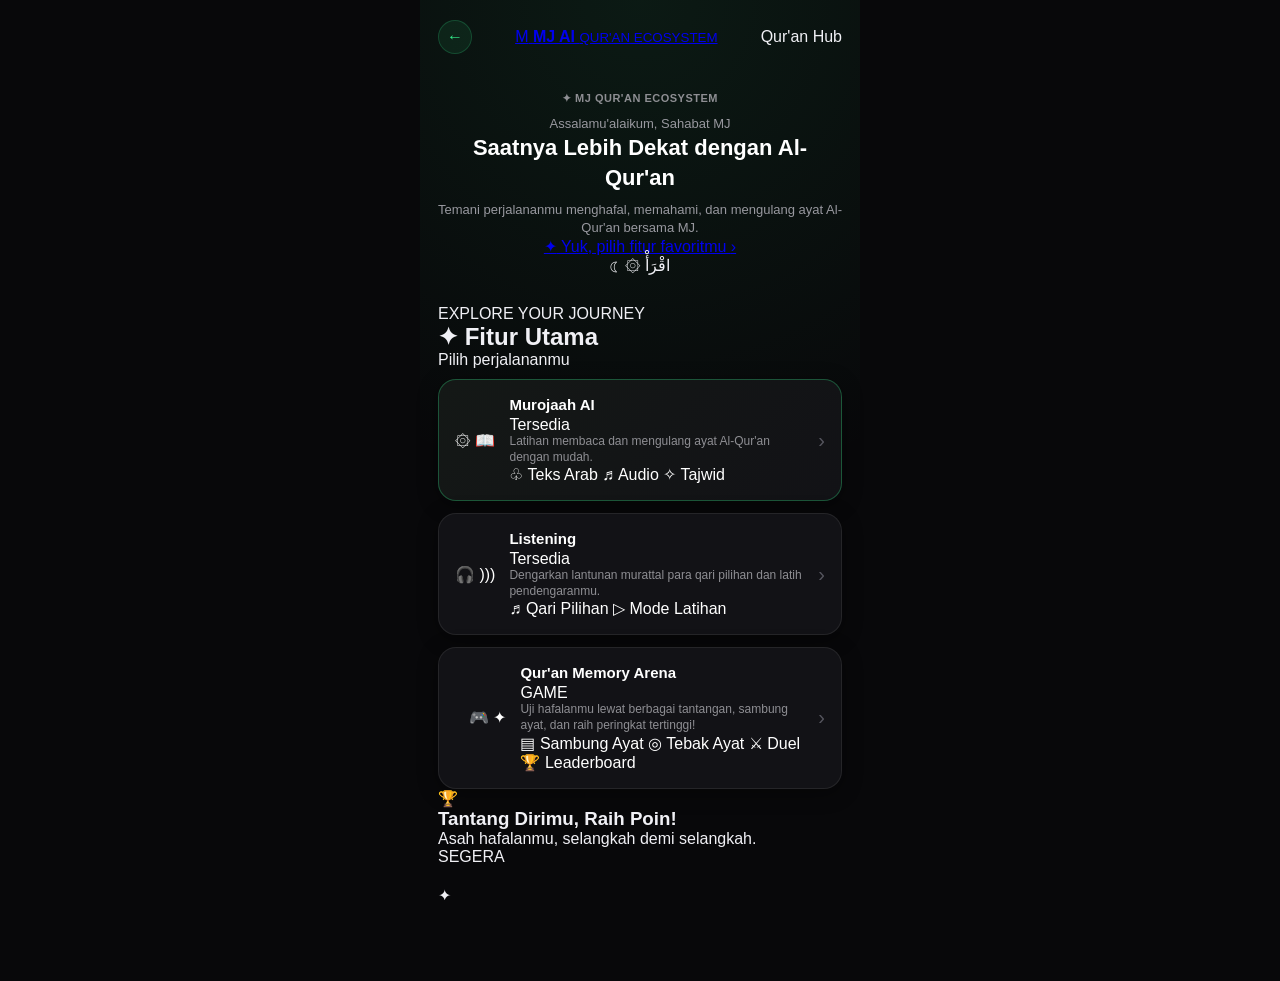
==== quran/index.html @ 4a87ff21 "Revise index.html for Quran Hub page Updated the HTML structure and content for the Quran hub page, " ====
<!DOCTYPE html>
<html lang="id">
<head>
  <meta charset="UTF-8">
  <meta name="viewport" content="width=device-width, initial-scale=1.0">
  <meta name="theme-color" content="#050d0b">
  <meta name="description" content="Jelajahi Murojaah, Listening, dan Qur'an Memory Arena bersama MJ.">
  <title>MJ Qur'an — Qur'an Ecosystem</title>
  <link rel="stylesheet" href="./style.css?v=8">
</head>
<body>
  <main class="hub-wrapper">

    <!-- HEADER -->
    <header class="hub-header">
      <a href="../" class="btn-back" aria-label="Kembali ke MJ AI">
        <span aria-hidden="true">←</span>
      </a>

      <a href="./" class="brand" aria-label="MJ Qur'an beranda">
        <span class="brand-mark">M</span>
        <span class="brand-copy">
          <strong>MJ AI</strong>
          <small>QUR'AN ECOSYSTEM</small>
        </span>
      </a>

      <span class="header-pill">
        <span class="online-dot"></span>
        Qur'an Hub
      </span>
    </header>

    <!-- HERO -->
    <section class="hub-hero">
      <div class="hero-decoration decoration-one"></div>
      <div class="hero-decoration decoration-two"></div>

      <div class="hero-content">
        <div class="badge-tag">
          <span class="sparkle">✦</span>
          MJ QUR'AN ECOSYSTEM
        </div>

        <p class="hero-greeting">Assalamu'alaikum, Sahabat MJ</p>

        <h1>
          Saatnya Lebih Dekat
          dengan <span>Al-Qur'an</span>
        </h1>

        <p class="hero-description">
          Temani perjalananmu menghafal, memahami,
          dan mengulang ayat Al-Qur'an bersama MJ.
        </p>

        <a href="#fitur" class="hero-cta">
          <span aria-hidden="true">✦</span>
          Yuk, pilih fitur favoritmu
          <span class="cta-arrow" aria-hidden="true">›</span>
        </a>
      </div>

      <div class="hero-emblem" aria-hidden="true">
        <div class="emblem-ring">
          <span class="emblem-crescent">☾</span>
          <span class="emblem-book">۞</span>
          <span class="emblem-caption">اقْرَأْ</span>
        </div>
      </div>

      <div class="hero-bottom-glow"></div>
    </section>

    <!-- FITUR UTAMA -->
    <section class="features-section" id="fitur">
      <div class="section-heading">
        <div>
          <span class="section-kicker">EXPLORE YOUR JOURNEY</span>
          <h2><span class="heading-star">✦</span> Fitur Utama</h2>
        </div>
        <span class="section-note">Pilih perjalananmu</span>
      </div>

      <nav class="hub-menu" aria-label="Fitur Al-Qur'an">

        <!-- MUROJAAH -->
        <a href="./murojaah/" class="menu-card card-murojaah">
          <div class="card-art art-murojaah" aria-hidden="true">
            <span class="art-orbit"></span>
            <span class="art-symbol">۞</span>
            <span class="art-emoji">📖</span>
          </div>

          <div class="card-body">
            <div class="card-title-row">
              <h3>Murojaah AI</h3>
              <span class="status-pill">Tersedia</span>
            </div>

            <p>Latihan membaca dan mengulang ayat Al-Qur'an dengan mudah.</p>

            <div class="card-tags">
              <span>♧ Teks Arab</span>
              <span>♬ Audio</span>
              <span>✧ Tajwid</span>
            </div>
          </div>

          <span class="card-arrow" aria-hidden="true">›</span>
        </a>

        <!-- LISTENING -->
        <a href="./listening/" class="menu-card card-listening">
          <div class="card-art art-listening" aria-hidden="true">
            <span class="art-orbit"></span>
            <span class="art-emoji">🎧</span>
            <span class="sound-wave">)))</span>
          </div>

          <div class="card-body">
            <div class="card-title-row">
              <h3>Listening</h3>
              <span class="status-pill">Tersedia</span>
            </div>

            <p>Dengarkan lantunan murattal para qari pilihan dan latih pendengaranmu.</p>

            <div class="card-tags">
              <span>♬ Qari Pilihan</span>
              <span>▷ Mode Latihan</span>
            </div>
          </div>

          <span class="card-arrow" aria-hidden="true">›</span>
        </a>

        <!-- QUR'AN MEMORY ARENA -->
        <a href="./hafalan/" class="menu-card card-arena">
          <div class="arena-glow"></div>

          <div class="card-art art-arena" aria-hidden="true">
            <span class="art-orbit"></span>
            <span class="art-emoji">🎮</span>
            <span class="arena-star">✦</span>
          </div>

          <div class="card-body">
            <div class="card-title-row arena-title-row">
              <h3>Qur'an Memory Arena</h3>
              <span class="game-pill">GAME</span>
            </div>

            <p>
              Uji hafalanmu lewat berbagai tantangan,
              sambung ayat, dan raih peringkat tertinggi!
            </p>

            <div class="card-tags arena-tags">
              <span>▤ Sambung Ayat</span>
              <span>◎ Tebak Ayat</span>
              <span>⚔ Duel</span>
              <span>🏆 Leaderboard</span>
            </div>
          </div>

          <span class="card-arrow arena-arrow" aria-hidden="true">›</span>
        </a>
      </nav>

      <!-- LEADERBOARD TEASER -->
      <aside class="leaderboard-teaser">
        <div class="trophy-icon" aria-hidden="true">🏆</div>

        <div class="teaser-copy">
          <h3>Tantang Dirimu, Raih Poin!</h3>
          <p>Asah hafalanmu, selangkah demi selangkah.</p>
        </div>

        <span class="coming-soon">SEGERA</span>
      </aside>
    </section>

    <footer class="hub-footer">
      <span class="footer-star">✦</span>
      <p>Semoga setiap ayat mendekatkan kita pada kebaikan.</p>
      <span class="footer-brand">MJ AI · QUR'AN</span>
    </footer>

  </main>
</body>
</html>
---- quran/style.css ----
/* Reset Basic */
* {
  margin: 0;
  padding: 0;
  box-sizing: border-box;
  -webkit-tap-highlight-color: transparent;
}

html, body {
  width: 100%;
  height: 100%;
  background-color: #08080a !important;
  color: #f0f0f5 !important;
  font-family: -apple-system, BlinkMacSystemFont, "Segoe UI", Roboto, Helvetica, Arial, sans-serif;
  overflow-x: hidden;
}

.hub-wrapper {
  width: 100%;
  max-width: 440px;
  min-height: 100vh;
  margin: 0 auto;
  padding: 20px 18px 40px;
  display: flex;
  flex-direction: column;
  gap: 20px;
  background: radial-gradient(circle at top, rgba(51, 236, 138, 0.08) 0%, transparent 50%);
}

/* Header Presisi & Compact */
.hub-header {
  display: flex;
  align-items: center;
  justify-content: space-between;
  width: 100%;
  margin-bottom: 4px;
}

.btn-back {
  display: flex;
  align-items: center;
  justify-content: center;
  width: 34px;
  height: 34px;
  color: #33ec8a !important;
  text-decoration: none !important;
  font-size: 16px;
  font-weight: bold;
  background: rgba(51, 236, 138, 0.08);
  border-radius: 50%;
  border: 1px solid rgba(51, 236, 138, 0.2);
  transition: all 0.2s ease;
}

.btn-back:active {
  transform: scale(0.92);
  background: rgba(51, 236, 138, 0.2);
}

.header-title-placeholder {
  width: 34px; /* Penyeimbang layout flexbox agar teks hero tetap simetris */
}

/* Hero Section */
.hub-hero {
  text-align: center;
  padding: 10px 0;
}

.badge-tag {
  display: inline-block;
  font-size: 11px;
  font-weight: 600;
  color: #8e8e93;
  letter-spacing: 0.5px;
  margin-bottom: 10px;
  text-transform: uppercase;
}

.hub-hero h1 {
  font-size: 22px;
  font-weight: 800;
  color: #ffffff !important;
  line-height: 1.35;
  margin-bottom: 8px;
}

.hub-hero p {
  font-size: 13px;
  color: #98989f !important;
  line-height: 1.4;
}

/* Menu Grid */
.hub-menu {
  display: flex;
  flex-direction: column;
  gap: 12px;
  margin-top: 10px;
}

.menu-card {
  display: flex;
  align-items: center;
  gap: 14px;
  background: #121216 !important;
  border: 1px solid rgba(255, 255, 255, 0.08) !important;
  padding: 16px;
  border-radius: 18px;
  text-decoration: none !important;
  color: #ffffff !important;
  transition: all 0.2s ease;
  box-shadow: 0 4px 20px rgba(0, 0, 0, 0.4);
}

.menu-card:active {
  transform: scale(0.98);
  border-color: #33ec8a !important;
  background: #181820 !important;
}

.card-murojaah {
  border-color: rgba(51, 236, 138, 0.3) !important;
  background: linear-gradient(135deg, #141816 0%, #121216 100%) !important;
}

.card-icon {
  font-size: 24px;
  background: #1c1c24;
  width: 48px;
  height: 48px;
  border-radius: 14px;
  display: flex;
  align-items: center;
  justify-content: center;
  flex-shrink: 0;
}

.card-body {
  flex: 1;
}

.card-body h3 {
  font-size: 15px;
  font-weight: 700;
  color: #ffffff !important;
  margin-bottom: 3px;
}

.card-body p {
  font-size: 12px;
  color: #8e8e93 !important;
  line-height: 1.3;
}

.card-arrow {
  font-size: 20px;
  color: #55555e;
  font-weight: 300;
}
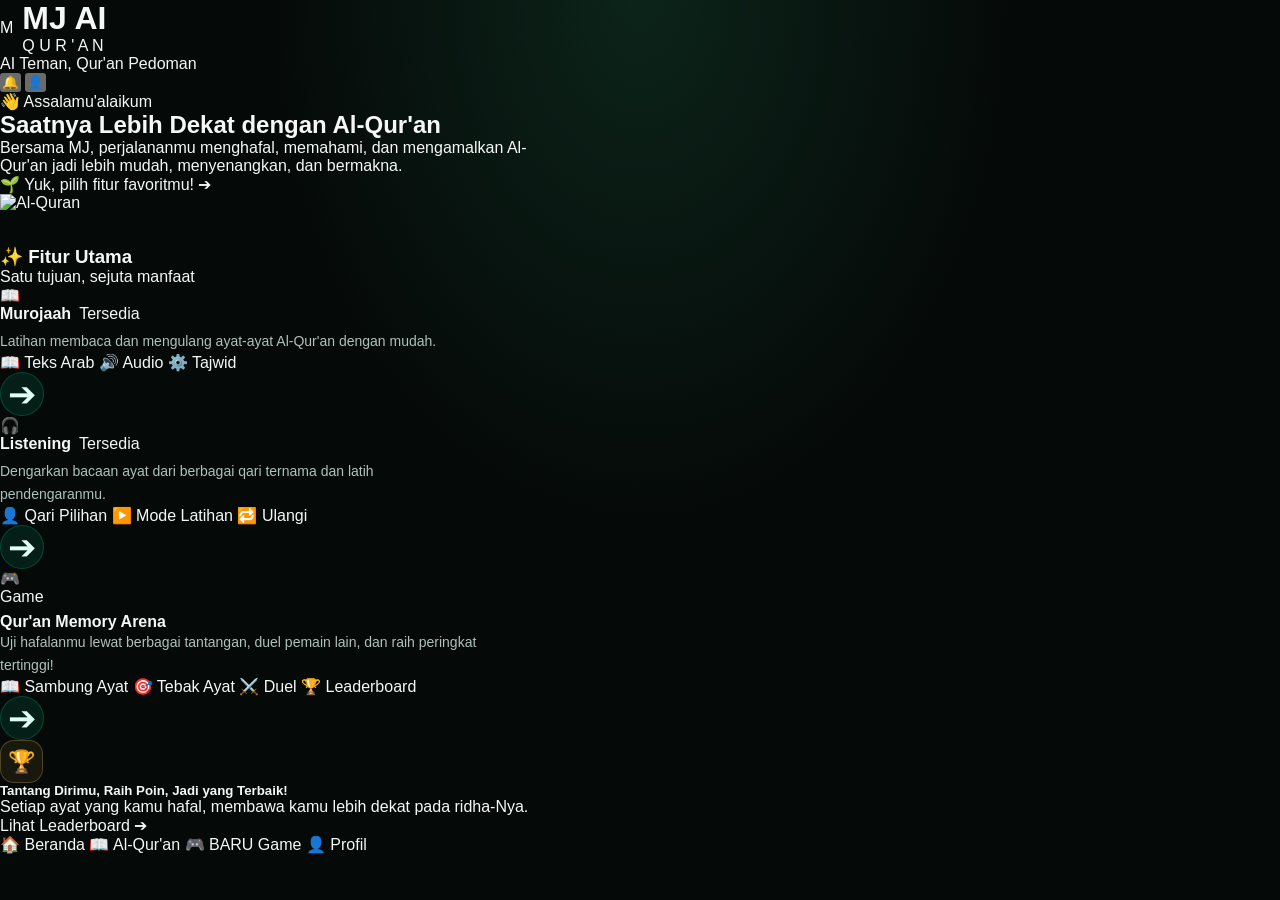
==== commit 7fe947e7: "Revise index.html for MJ AI Qur'an Ecosystem Updated the HTML structure and content for the MJ AI Qu" ====
--- a/quran/index.html
+++ b/quran/index.html
@@ -1,193 +1,159 @@
-
 <!DOCTYPE html>
 <html lang="id">
 <head>
   <meta charset="UTF-8">
-  <meta name="viewport" content="width=device-width, initial-scale=1.0">
-  <meta name="theme-color" content="#050d0b">
-  <meta name="description" content="Jelajahi Murojaah, Listening, dan Qur'an Memory Arena bersama MJ.">
-  <title>MJ Qur'an — Qur'an Ecosystem</title>
-  <link rel="stylesheet" href="./style.css?v=8">
+  <meta name="viewport" content="width=device-width, initial-scale=1.0, maximum-scale=1.0, user-scalable=no">
+  <meta name="theme-color" content="#060d0a">
+  <title>MJ AI - Qur'an Ecosystem</title>
+  <link rel="stylesheet" href="style.css?v=2">
 </head>
 <body>
-  <main class="hub-wrapper">
 
-    <!-- HEADER -->
-    <header class="hub-header">
-      <a href="../" class="btn-back" aria-label="Kembali ke MJ AI">
-        <span aria-hidden="true">←</span>
+  <div class="app-container">
+    <!-- Top Bar / Navbar -->
+    <header class="top-bar">
+      <div class="brand">
+        <div class="brand-logo">M</div>
+        <div class="brand-text">
+          <h1>MJ AI</h1>
+          <span>Q U R ' A N</span>
+        </div>
+      </div>
+      <div class="header-pills">
+        <span class="pill-badge"><span class="dot"></span> AI Teman, Qur'an Pedoman</span>
+      </div>
+      <div class="header-actions">
+        <button class="icon-btn" aria-label="Notifikasi">🔔</button>
+        <button class="icon-btn profile-btn" aria-label="Profil">👤</button>
+      </div>
+    </header>
+
+    <!-- Hero Banner Section -->
+    <section class="hero-card">
+      <div class="hero-overlay"></div>
+      <div class="hero-content">
+        <div class="greeting">
+          <span class="hand-icon">👋</span> Assalamu'alaikum
+        </div>
+        <h2>Saatnya Lebih Dekat dengan <span>Al-Qur'an</span></h2>
+        <p>Bersama MJ, perjalananmu menghafal, memahami, dan mengamalkan Al-Qur'an jadi lebih mudah, menyenangkan, dan bermakna.</p>
+        <a href="#fitur" class="btn-hero">
+          <span class="sprout">🌱</span> Yuk, pilih fitur favoritmu! ➔
+        </a>
+      </div>
+      <div class="hero-image">
+        <img src="https://img.freepik.com/free-photo/quran-islamic-holy-book-wooden-stand_155003-45524.jpg" alt="Al-Quran">
+      </div>
+    </section>
+
+    <!-- Main Features Section -->
+    <section class="features-section" id="fitur">
+      <div class="section-header">
+        <h3>✨ Fitur Utama</h3>
+        <span class="section-sub">Satu tujuan, sejuta manfaat</span>
+      </div>
+
+      <!-- Feature Card 1: Murojaah -->
+      <a href="murojaah/" class="card-link">
+        <div class="feature-card">
+          <div class="card-icon-wrapper">
+            <div class="card-icon-3d">📖</div>
+          </div>
+          <div class="card-body">
+            <div class="card-title-row">
+              <h4>Murojaah</h4>
+              <span class="badge-status badge-available">Tersedia</span>
+            </div>
+            <p>Latihan membaca dan mengulang ayat-ayat Al-Qur'an dengan mudah.</p>
+            <div class="tags-container">
+              <span class="tag">📖 Teks Arab</span>
+              <span class="tag">🔊 Audio</span>
+              <span class="tag">⚙️ Tajwid</span>
+            </div>
+          </div>
+          <div class="card-arrow">➔</div>
+        </div>
       </a>
 
-      <a href="./" class="brand" aria-label="MJ Qur'an beranda">
-        <span class="brand-mark">M</span>
-        <span class="brand-copy">
-          <strong>MJ AI</strong>
-          <small>QUR'AN ECOSYSTEM</small>
-        </span>
+      <!-- Feature Card 2: Listening -->
+      <a href="listening/" class="card-link">
+        <div class="feature-card">
+          <div class="card-icon-wrapper">
+            <div class="card-icon-3d">🎧</div>
+          </div>
+          <div class="card-body">
+            <div class="card-title-row">
+              <h4>Listening</h4>
+              <span class="badge-status badge-available">Tersedia</span>
+            </div>
+            <p>Dengarkan bacaan ayat dari berbagai qari ternama dan latih pendengaranmu.</p>
+            <div class="tags-container">
+              <span class="tag">👤 Qari Pilihan</span>
+              <span class="tag">▶️ Mode Latihan</span>
+              <span class="tag">🔁 Ulangi</span>
+            </div>
+          </div>
+          <div class="card-arrow">➔</div>
+        </div>
       </a>
 
-      <span class="header-pill">
-        <span class="online-dot"></span>
-        Qur'an Hub
-      </span>
-    </header>
+      <!-- Feature Card 3: Game - Qur'an Memory Arena -->
+      <a href="hafalan/" class="card-link">
+        <div class="feature-card game-card">
+          <div class="card-icon-wrapper">
+            <div class="card-icon-3d game-icon">🎮</div>
+          </div>
+          <div class="card-body">
+            <div class="card-title-row">
+              <span class="badge-category">Game</span>
+            </div>
+            <h4 class="game-title">Qur'an Memory Arena</h4>
+            <p>Uji hafalanmu lewat berbagai tantangan, duel pemain lain, dan raih peringkat tertinggi!</p>
+            <div class="tags-container">
+              <span class="tag">📖 Sambung Ayat</span>
+              <span class="tag">🎯 Tebak Ayat</span>
+              <span class="tag">⚔️ Duel</span>
+              <span class="tag">🏆 Leaderboard</span>
+            </div>
+          </div>
+          <div class="card-arrow gold-arrow">➔</div>
+        </div>
+      </a>
 
-    <!-- HERO -->
-    <section class="hub-hero">
-      <div class="hero-decoration decoration-one"></div>
-      <div class="hero-decoration decoration-two"></div>
-
-      <div class="hero-content">
-        <div class="badge-tag">
-          <span class="sparkle">✦</span>
-          MJ QUR'AN ECOSYSTEM
+      <!-- Leaderboard Banner Card -->
+      <div class="leaderboard-banner">
+        <div class="lb-left">
+          <div class="trophy-icon">🏆</div>
+          <div>
+            <h5>Tantang Dirimu, Raih Poin, Jadi yang Terbaik!</h5>
+            <p>Setiap ayat yang kamu hafal, membawa kamu lebih dekat pada ridha-Nya.</p>
+          </div>
         </div>
-
-        <p class="hero-greeting">Assalamu'alaikum, Sahabat MJ</p>
-
-        <h1>
-          Saatnya Lebih Dekat
-          dengan <span>Al-Qur'an</span>
-        </h1>
-
-        <p class="hero-description">
-          Temani perjalananmu menghafal, memahami,
-          dan mengulang ayat Al-Qur'an bersama MJ.
-        </p>
-
-        <a href="#fitur" class="hero-cta">
-          <span aria-hidden="true">✦</span>
-          Yuk, pilih fitur favoritmu
-          <span class="cta-arrow" aria-hidden="true">›</span>
-        </a>
+        <a href="hafalan/#leaderboard" class="btn-outline-gold">Lihat Leaderboard ➔</a>
       </div>
-
-      <div class="hero-emblem" aria-hidden="true">
-        <div class="emblem-ring">
-          <span class="emblem-crescent">☾</span>
-          <span class="emblem-book">۞</span>
-          <span class="emblem-caption">اقْرَأْ</span>
-        </div>
-      </div>
-
-      <div class="hero-bottom-glow"></div>
     </section>
 
-    <!-- FITUR UTAMA -->
-    <section class="features-section" id="fitur">
-      <div class="section-heading">
-        <div>
-          <span class="section-kicker">EXPLORE YOUR JOURNEY</span>
-          <h2><span class="heading-star">✦</span> Fitur Utama</h2>
-        </div>
-        <span class="section-note">Pilih perjalananmu</span>
-      </div>
+    <!-- Bottom Navigation Bar -->
+    <nav class="bottom-nav">
+      <a href="#" class="nav-item active">
+        <span class="nav-icon">🏠</span>
+        <span class="nav-label">Beranda</span>
+      </a>
+      <a href="murojaah/" class="nav-item">
+        <span class="nav-icon">📖</span>
+        <span class="nav-label">Al-Qur'an</span>
+      </a>
+      <a href="hafalan/" class="nav-item">
+        <span class="nav-icon">🎮</span>
+        <span class="badge-new">BARU</span>
+        <span class="nav-label">Game</span>
+      </a>
+      <a href="#profil" class="nav-item">
+        <span class="nav-icon">👤</span>
+        <span class="nav-label">Profil</span>
+      </a>
+    </nav>
+  </div>
 
-      <nav class="hub-menu" aria-label="Fitur Al-Qur'an">
-
-        <!-- MUROJAAH -->
-        <a href="./murojaah/" class="menu-card card-murojaah">
-          <div class="card-art art-murojaah" aria-hidden="true">
-            <span class="art-orbit"></span>
-            <span class="art-symbol">۞</span>
-            <span class="art-emoji">📖</span>
-          </div>
-
-          <div class="card-body">
-            <div class="card-title-row">
-              <h3>Murojaah AI</h3>
-              <span class="status-pill">Tersedia</span>
-            </div>
-
-            <p>Latihan membaca dan mengulang ayat Al-Qur'an dengan mudah.</p>
-
-            <div class="card-tags">
-              <span>♧ Teks Arab</span>
-              <span>♬ Audio</span>
-              <span>✧ Tajwid</span>
-            </div>
-          </div>
-
-          <span class="card-arrow" aria-hidden="true">›</span>
-        </a>
-
-        <!-- LISTENING -->
-        <a href="./listening/" class="menu-card card-listening">
-          <div class="card-art art-listening" aria-hidden="true">
-            <span class="art-orbit"></span>
-            <span class="art-emoji">🎧</span>
-            <span class="sound-wave">)))</span>
-          </div>
-
-          <div class="card-body">
-            <div class="card-title-row">
-              <h3>Listening</h3>
-              <span class="status-pill">Tersedia</span>
-            </div>
-
-            <p>Dengarkan lantunan murattal para qari pilihan dan latih pendengaranmu.</p>
-
-            <div class="card-tags">
-              <span>♬ Qari Pilihan</span>
-              <span>▷ Mode Latihan</span>
-            </div>
-          </div>
-
-          <span class="card-arrow" aria-hidden="true">›</span>
-        </a>
-
-        <!-- QUR'AN MEMORY ARENA -->
-        <a href="./hafalan/" class="menu-card card-arena">
-          <div class="arena-glow"></div>
-
-          <div class="card-art art-arena" aria-hidden="true">
-            <span class="art-orbit"></span>
-            <span class="art-emoji">🎮</span>
-            <span class="arena-star">✦</span>
-          </div>
-
-          <div class="card-body">
-            <div class="card-title-row arena-title-row">
-              <h3>Qur'an Memory Arena</h3>
-              <span class="game-pill">GAME</span>
-            </div>
-
-            <p>
-              Uji hafalanmu lewat berbagai tantangan,
-              sambung ayat, dan raih peringkat tertinggi!
-            </p>
-
-            <div class="card-tags arena-tags">
-              <span>▤ Sambung Ayat</span>
-              <span>◎ Tebak Ayat</span>
-              <span>⚔ Duel</span>
-              <span>🏆 Leaderboard</span>
-            </div>
-          </div>
-
-          <span class="card-arrow arena-arrow" aria-hidden="true">›</span>
-        </a>
-      </nav>
-
-      <!-- LEADERBOARD TEASER -->
-      <aside class="leaderboard-teaser">
-        <div class="trophy-icon" aria-hidden="true">🏆</div>
-
-        <div class="teaser-copy">
-          <h3>Tantang Dirimu, Raih Poin!</h3>
-          <p>Asah hafalanmu, selangkah demi selangkah.</p>
-        </div>
-
-        <span class="coming-soon">SEGERA</span>
-      </aside>
-    </section>
-
-    <footer class="hub-footer">
-      <span class="footer-star">✦</span>
-      <p>Semoga setiap ayat mendekatkan kita pada kebaikan.</p>
-      <span class="footer-brand">MJ AI · QUR'AN</span>
-    </footer>
-
-  </main>
 </body>
 </html>
--- a/quran/style.css
+++ b/quran/style.css
@@ -1,4 +1,22 @@
-/* Reset Basic */
+
+/* =========================================
+   MJ QUR'AN ECOSYSTEM
+   Premium Emerald + Gold
+========================================= */
+
+:root {
+  color-scheme: dark;
+  --bg: #050908;
+  --panel: #081612;
+  --panel-light: #0c1c17;
+  --emerald: #00dca0;
+  --mint: #82f3c5;
+  --gold: #f7c95b;
+  --text: #f6f8f7;
+  --muted: #a3b4b1;
+  --line: rgba(120, 210, 177, 0.17);
+}
+
 * {
   margin: 0;
   padding: 0;
@@ -6,155 +24,947 @@
   -webkit-tap-highlight-color: transparent;
 }
 
-html, body {
+html {
+  scroll-behavior: smooth;
+  scroll-padding-top: 20px;
+}
+
+body {
+  min-height: 100vh;
+  overflow-x: hidden;
+  background:
+    radial-gradient(ellipse at 50% 0%, #0c241a 0%, transparent 42%),
+    var(--bg);
+  color: var(--text);
+  font-family:
+    -apple-system, BlinkMacSystemFont, "Segoe UI",
+    Roboto, Helvetica, Arial, sans-serif;
+}
+
+a {
+  color: inherit;
+  text-decoration: none;
+}
+
+button,
+a {
+  touch-action: manipulation;
+}
+
+.hub-wrapper {
+  width: 100%;
+  max-width: 1000px;
+  min-height: 100vh;
+  margin: 0 auto;
+  padding: 18px 18px 30px;
+  position: relative;
+}
+
+/* =========================================
+   HEADER
+========================================= */
+
+.hub-header {
+  display: flex;
+  align-items: center;
+  justify-content: space-between;
+  gap: 12px;
+  margin-bottom: 20px;
+}
+
+.btn-back {
+  width: 42px;
+  height: 42px;
+  flex-shrink: 0;
+  display: grid;
+  place-items: center;
+  border: 1px solid rgba(0, 220, 160, 0.24);
+  border-radius: 50%;
+  background: rgba(0, 220, 160, 0.07);
+  color: var(--mint);
+  font-size: 25px;
+  transition: background 0.2s, transform 0.2s;
+}
+
+.btn-back:active {
+  transform: scale(0.93);
+  background: rgba(0, 220, 160, 0.2);
+}
+
+.brand {
+  display: flex;
+  align-items: center;
+  gap: 9px;
+  min-width: 0;
+}
+
+.brand-mark {
+  width: 38px;
+  height: 38px;
+  display: grid;
+  place-items: center;
+  color: var(--gold);
+  font-size: 28px;
+  font-weight: 900;
+  border: 1px solid rgba(247, 201, 91, 0.35);
+  border-radius: 12px;
+  background: linear-gradient(145deg, #243b2d, #101b15);
+}
+
+.brand-copy {
+  display: flex;
+  flex-direction: column;
+  gap: 2px;
+}
+
+.brand-copy strong {
+  font-size: 16px;
+  letter-spacing: 1.5px;
+}
+
+.brand-copy small {
+  color: var(--muted);
+  font-size: 8px;
+  letter-spacing: 1.7px;
+  white-space: nowrap;
+}
+
+.header-pill {
+  display: flex;
+  align-items: center;
+  gap: 7px;
+  padding: 9px 11px;
+  border: 1px solid rgba(0, 220, 160, 0.28);
+  border-radius: 30px;
+  background: rgba(0, 220, 160, 0.06);
+  color: #c5f8e5;
+  font-size: 11px;
+  white-space: nowrap;
+}
+
+.online-dot {
+  width: 7px;
+  height: 7px;
+  border-radius: 50%;
+  background: var(--emerald);
+  box-shadow: 0 0 10px var(--emerald);
+}
+
+/* =========================================
+   HERO
+========================================= */
+
+.hub-hero {
+  min-height: 300px;
+  position: relative;
+  display: flex;
+  align-items: center;
+  overflow: hidden;
+  padding: 30px 23px;
+  border: 1px solid rgba(0, 220, 160, 0.24);
+  border-radius: 24px;
+  background:
+    radial-gradient(ellipse at 80% 35%, rgba(0, 164, 108, 0.2), transparent 45%),
+    linear-gradient(115deg, #0c2119 0%, #06110d 58%, #10261a 100%);
+  isolation: isolate;
+}
+
+.hub-hero::before {
+  content: "";
+  position: absolute;
+  inset: 0;
+  z-index: -1;
+  opacity: 0.3;
+  background-image:
+    linear-gradient(30deg, transparent 48%, rgba(247, 201, 91, 0.15) 49%, transparent 50%),
+    linear-gradient(150deg, transparent 48%, rgba(0, 220, 160, 0.12) 49%, transparent 50%);
+  background-size: 45px 45px;
+  mask-image: linear-gradient(to right, transparent, black);
+}
+
+.hero-content {
+  width: 100%;
+  max-width: 540px;
+  position: relative;
+  z-index: 2;
+}
+
+.badge-tag {
+  display: inline-flex;
+  align-items: center;
+  gap: 7px;
+  margin-bottom: 22px;
+  color: #b8e9cf;
+  font-size: 10px;
+  font-weight: 800;
+  letter-spacing: 1.5px;
+}
+
+.sparkle {
+  color: var(--gold);
+  font-size: 17px;
+}
+
+.hero-greeting {
+  margin-bottom: 9px;
+  color: #a5e9b0;
+  font-size: 13px;
+}
+
+.hub-hero h1 {
+  max-width: 480px;
+  margin-bottom: 14px;
+  color: #fff;
+  font-size: clamp(27px, 5vw, 43px);
+  font-weight: 850;
+  line-height: 1.17;
+  letter-spacing: -1px;
+}
+
+.hub-hero h1 span {
+  color: var(--gold);
+  text-shadow: 0 0 24px rgba(247, 201, 91, 0.13);
+}
+
+.hero-description {
+  max-width: 410px;
+  margin-bottom: 21px;
+  color: #b3c5c0;
+  font-size: 13px;
+  line-height: 1.8;
+}
+
+.hero-cta {
+  min-height: 44px;
+  width: fit-content;
+  display: inline-flex;
+  align-items: center;
+  justify-content: center;
+  gap: 10px;
+  padding: 10px 15px;
+  border: 1px solid var(--emerald);
+  border-radius: 30px;
+  background: rgba(0, 220, 160, 0.07);
+  color: #e0fff4;
+  font-size: 12px;
+  font-weight: 650;
+  transition: background 0.2s, transform 0.2s;
+}
+
+.hero-cta > span:first-child {
+  color: var(--emerald);
+  font-size: 18px;
+}
+
+.cta-arrow {
+  font-size: 23px;
+  line-height: 1;
+}
+
+.hero-cta:active {
+  transform: scale(0.97);
+  background: rgba(0, 220, 160, 0.16);
+}
+
+/* Decorative emblem: CSS only, no image dependency */
+
+.hero-emblem {
+  position: absolute;
+  z-index: 1;
+  right: 5%;
+  top: 50%;
+  width: clamp(115px, 25vw, 220px);
+  aspect-ratio: 0.78;
+  transform: translateY(-43%);
+  opacity: 0.76;
+  pointer-events: none;
+}
+
+.emblem-ring {
   width: 100%;
   height: 100%;
-  background-color: #08080a !important;
-  color: #f0f0f5 !important;
-  font-family: -apple-system, BlinkMacSystemFont, "Segoe UI", Roboto, Helvetica, Arial, sans-serif;
-  overflow-x: hidden;
-}
-
-.hub-wrapper {
-  width: 100%;
-  max-width: 440px;
-  min-height: 100vh;
-  margin: 0 auto;
-  padding: 20px 18px 40px;
+  position: relative;
   display: flex;
   flex-direction: column;
-  gap: 20px;
-  background: radial-gradient(circle at top, rgba(51, 236, 138, 0.08) 0%, transparent 50%);
-}
-
-/* Header Presisi & Compact */
-.hub-header {
-  display: flex;
-  align-items: center;
+  align-items: center;
+  justify-content: center;
+  gap: 12px;
+  border: 2px solid rgba(247, 201, 91, 0.42);
+  border-radius: 50% 50% 10% 10% / 35% 35% 10% 10%;
+  background: linear-gradient(
+    150deg,
+    rgba(0, 220, 160, 0.1),
+    rgba(3, 12, 8, 0.25)
+  );
+  box-shadow:
+    inset 0 0 30px rgba(0, 220, 160, 0.08),
+    0 0 30px rgba(0, 220, 160, 0.06);
+}
+
+.emblem-ring::before {
+  content: "";
+  position: absolute;
+  inset: 9px;
+  border: 1px solid rgba(247, 201, 91, 0.3);
+  border-radius: inherit;
+}
+
+.emblem-crescent {
+  color: var(--gold);
+  font-size: clamp(32px, 6vw, 55px);
+}
+
+.emblem-book {
+  color: var(--mint);
+  font-size: clamp(30px, 6vw, 52px);
+}
+
+.emblem-caption {
+  color: #e4c87e;
+  font-size: 13px;
+  letter-spacing: 4px;
+}
+
+.hero-bottom-glow {
+  position: absolute;
+  bottom: -55px;
+  left: 20%;
+  width: 60%;
+  height: 100px;
+  background: var(--emerald);
+  opacity: 0.08;
+  filter: blur(45px);
+  pointer-events: none;
+}
+
+/* =========================================
+   SECTION HEADING
+========================================= */
+
+.features-section {
+  margin-top: 27px;
+}
+
+.section-heading {
+  display: flex;
+  align-items: flex-end;
   justify-content: space-between;
-  width: 100%;
-  margin-bottom: 4px;
-}
-
-.btn-back {
+  gap: 12px;
+  margin-bottom: 16px;
+}
+
+.section-kicker {
+  display: block;
+  margin-bottom: 6px;
+  color: #75bda2;
+  font-size: 9px;
+  font-weight: 800;
+  letter-spacing: 1.5px;
+}
+
+.section-heading h2 {
+  font-size: 22px;
+  font-weight: 800;
+  letter-spacing: -0.4px;
+}
+
+.heading-star {
+  margin-right: 5px;
+  color: var(--gold);
+}
+
+.section-note {
+  padding-bottom: 4px;
+  color: var(--muted);
+  font-size: 10px;
+  text-align: right;
+}
+
+/* =========================================
+   FEATURE CARDS
+========================================= */
+
+.hub-menu {
+  display: flex;
+  flex-direction: column;
+  gap: 13px;
+}
+
+.menu-card {
+  min-width: 0;
+  position: relative;
+  display: flex;
+  align-items: center;
+  gap: 15px;
+  overflow: hidden;
+  padding: 17px 15px;
+  border: 1px solid var(--line);
+  border-radius: 23px;
+  background: linear-gradient(115deg, #0b1914, #07110e 75%);
+  box-shadow: 0 8px 25px rgba(0, 0, 0, 0.2);
+  transition:
+    transform 0.2s ease,
+    border-color 0.2s ease,
+    background 0.2s ease;
+}
+
+.menu-card:active {
+  transform: scale(0.985);
+}
+
+.card-murojaah {
+  border-color: rgba(0, 220, 160, 0.32);
+}
+
+.card-murojaah:active {
+  border-color: var(--emerald);
+}
+
+.card-listening {
+  border-color: rgba(60, 198, 207, 0.28);
+}
+
+.card-art {
+  position: relative;
+  width: 82px;
+  min-width: 82px;
+  height: 98px;
   display: flex;
   align-items: center;
   justify-content: center;
+  overflow: hidden;
+  border: 1px solid rgba(0, 220, 160, 0.25);
+  border-radius: 42% 42% 35% 35%;
+  background: radial-gradient(circle, #123d2c, #08150f 72%);
+}
+
+.art-orbit {
+  position: absolute;
+  inset: 8px;
+  border: 1px solid rgba(130, 243, 197, 0.28);
+  border-radius: 42% 42% 35% 35%;
+}
+
+.art-symbol {
+  position: absolute;
+  top: 9px;
+  color: rgba(130, 243, 197, 0.8);
+  font-size: 13px;
+}
+
+.art-emoji {
+  position: relative;
+  z-index: 1;
+  font-size: 37px;
+  filter: drop-shadow(0 4px 8px rgba(0, 0, 0, 0.45));
+}
+
+.art-listening {
+  border-color: rgba(74, 207, 218, 0.36);
+  background: radial-gradient(circle, #11404a, #071419 72%);
+}
+
+.art-listening .art-orbit {
+  border-color: rgba(74, 207, 218, 0.38);
+}
+
+.sound-wave {
+  position: absolute;
+  bottom: 12px;
+  color: #5fe4dc;
+  font-size: 13px;
+  letter-spacing: -2px;
+}
+
+.card-body {
+  min-width: 0;
+  flex: 1;
+}
+
+.card-title-row {
+  display: flex;
+  align-items: center;
+  flex-wrap: wrap;
+  gap: 8px;
+  margin-bottom: 7px;
+}
+
+.card-body h3 {
+  color: var(--text);
+  font-size: 18px;
+  font-weight: 800;
+  line-height: 1.25;
+}
+
+.card-body p {
+  color: #afc1bc;
+  font-size: 12px;
+  line-height: 1.65;
+}
+
+.status-pill {
+  padding: 4px 8px;
+  border-radius: 8px;
+  background: rgba(0, 220, 160, 0.13);
+  color: #86edc2;
+  font-size: 9px;
+  white-space: nowrap;
+}
+
+.card-tags {
+  display: flex;
+  flex-wrap: wrap;
+  gap: 6px;
+  margin-top: 12px;
+}
+
+.card-tags span {
+  display: inline-flex;
+  align-items: center;
+  gap: 4px;
+  padding: 6px 8px;
+  border: 1px solid rgba(0, 220, 160, 0.17);
+  border-radius: 30px;
+  background: rgba(0, 220, 160, 0.045);
+  color: #cce9de;
+  font-size: 9px;
+  line-height: 1.2;
+}
+
+.card-arrow {
   width: 34px;
   height: 34px;
-  color: #33ec8a !important;
-  text-decoration: none !important;
-  font-size: 16px;
-  font-weight: bold;
-  background: rgba(51, 236, 138, 0.08);
+  min-width: 34px;
+  display: grid;
+  place-items: center;
+  border: 1px solid rgba(0, 220, 160, 0.22);
   border-radius: 50%;
-  border: 1px solid rgba(51, 236, 138, 0.2);
-  transition: all 0.2s ease;
-}
-
-.btn-back:active {
-  transform: scale(0.92);
-  background: rgba(51, 236, 138, 0.2);
-}
-
-.header-title-placeholder {
-  width: 34px; /* Penyeimbang layout flexbox agar teks hero tetap simetris */
-}
-
-/* Hero Section */
-.hub-hero {
+  background: rgba(0, 220, 160, 0.1);
+  color: #dffff4;
+  font-size: 29px;
+  font-weight: 300;
+  line-height: 1;
+}
+
+/* =========================================
+   QUR'AN MEMORY ARENA
+========================================= */
+
+.card-arena {
+  align-items: center;
+  border: 1.5px solid var(--gold);
+  background:
+    radial-gradient(ellipse at 0% 50%, rgba(247, 201, 91, 0.11), transparent 52%),
+    linear-gradient(120deg, #152016 0%, #09140e 70%, #111b10 100%);
+  box-shadow:
+    0 0 0 1px rgba(247, 201, 91, 0.06),
+    0 0 25px rgba(247, 201, 91, 0.075),
+    0 10px 30px rgba(0, 0, 0, 0.25);
+}
+
+.card-arena:active {
+  border-color: #ffe7a1;
+  background-color: #182518;
+}
+
+.arena-glow {
+  position: absolute;
+  top: -60px;
+  right: -50px;
+  width: 160px;
+  height: 160px;
+  border-radius: 50%;
+  background: var(--gold);
+  opacity: 0.06;
+  filter: blur(35px);
+  pointer-events: none;
+}
+
+.art-arena {
+  flex-shrink: 0;
+  border-color: rgba(247, 201, 91, 0.62);
+  background: radial-gradient(circle, #56401b, #17180e 72%);
+}
+
+.art-arena .art-orbit {
+  border-color: rgba(247, 201, 91, 0.45);
+}
+
+.art-arena .art-emoji {
+  font-size: 39px;
+}
+
+.arena-star {
+  position: absolute;
+  top: 9px;
+  color: var(--gold);
+  font-size: 14px;
+}
+
+.arena-title-row {
+  align-items: flex-start;
+  flex-direction: column;
+  gap: 6px;
+  margin-bottom: 6px;
+}
+
+.card-arena .card-body h3 {
+  color: #fff7df;
+  font-size: 17px;
+}
+
+.game-pill {
+  padding: 4px 10px;
+  border-radius: 6px;
+  background: linear-gradient(110deg, #f4b938, #ffe49a);
+  color: #211806;
+  font-size: 9px;
+  font-weight: 900;
+  letter-spacing: 1px;
+}
+
+.card-arena .card-tags span {
+  border-color: rgba(247, 201, 91, 0.27);
+  background: rgba(247, 201, 91, 0.055);
+  color: #f6e3ac;
+}
+
+.arena-arrow {
+  border-color: var(--gold);
+  background: var(--gold);
+  color: #1b1a0c;
+}
+
+/* =========================================
+   LEADERBOARD TEASER
+========================================= */
+
+.leaderboard-teaser {
+  display: flex;
+  align-items: center;
+  gap: 12px;
+  margin-top: 16px;
+  padding: 14px;
+  border: 1px solid rgba(0, 220, 160, 0.2);
+  border-radius: 18px;
+  background: linear-gradient(100deg, #0b2118, #07120e);
+}
+
+.trophy-icon {
+  width: 43px;
+  height: 43px;
+  min-width: 43px;
+  display: grid;
+  place-items: center;
+  border: 1px solid rgba(247, 201, 91, 0.25);
+  border-radius: 14px;
+  background: rgba(247, 201, 91, 0.08);
+  font-size: 22px;
+}
+
+.teaser-copy {
+  min-width: 0;
+  flex: 1;
+}
+
+.teaser-copy h3 {
+  margin-bottom: 5px;
+  color: #f1f5f1;
+  font-size: 12px;
+  line-height: 1.4;
+}
+
+.teaser-copy p {
+  color: var(--muted);
+  font-size: 10px;
+  line-height: 1.5;
+}
+
+.coming-soon {
+  padding: 6px 8px;
+  border: 1px solid rgba(247, 201, 91, 0.25);
+  border-radius: 20px;
+  color: var(--gold);
+  font-size: 8px;
+  font-weight: 800;
+  letter-spacing: 0.5px;
+  white-space: nowrap;
+}
+
+/* =========================================
+   FOOTER
+========================================= */
+
+.hub-footer {
+  display: flex;
+  flex-wrap: wrap;
+  align-items: center;
+  justify-content: center;
+  gap: 8px;
+  margin-top: 27px;
+  padding: 18px 8px 4px;
+  border-top: 1px solid rgba(130, 243, 197, 0.1);
   text-align: center;
-  padding: 10px 0;
-}
-
-.badge-tag {
-  display: inline-block;
-  font-size: 11px;
-  font-weight: 600;
-  color: #8e8e93;
-  letter-spacing: 0.5px;
-  margin-bottom: 10px;
-  text-transform: uppercase;
-}
-
-.hub-hero h1 {
-  font-size: 22px;
+}
+
+.footer-star {
+  color: var(--gold);
+}
+
+.hub-footer p {
+  color: #8da39b;
+  font-size: 10px;
+}
+
+.footer-brand {
+  width: 100%;
+  margin-top: 3px;
+  color: #536e62;
+  font-size: 8px;
   font-weight: 800;
-  color: #ffffff !important;
-  line-height: 1.35;
-  margin-bottom: 8px;
-}
-
-.hub-hero p {
-  font-size: 13px;
-  color: #98989f !important;
-  line-height: 1.4;
-}
-
-/* Menu Grid */
-.hub-menu {
-  display: flex;
-  flex-direction: column;
-  gap: 12px;
-  margin-top: 10px;
-}
-
-.menu-card {
-  display: flex;
-  align-items: center;
-  gap: 14px;
-  background: #121216 !important;
-  border: 1px solid rgba(255, 255, 255, 0.08) !important;
-  padding: 16px;
-  border-radius: 18px;
-  text-decoration: none !important;
-  color: #ffffff !important;
-  transition: all 0.2s ease;
-  box-shadow: 0 4px 20px rgba(0, 0, 0, 0.4);
-}
-
-.menu-card:active {
-  transform: scale(0.98);
-  border-color: #33ec8a !important;
-  background: #181820 !important;
-}
-
-.card-murojaah {
-  border-color: rgba(51, 236, 138, 0.3) !important;
-  background: linear-gradient(135deg, #141816 0%, #121216 100%) !important;
-}
-
-.card-icon {
-  font-size: 24px;
-  background: #1c1c24;
-  width: 48px;
-  height: 48px;
-  border-radius: 14px;
-  display: flex;
-  align-items: center;
-  justify-content: center;
-  flex-shrink: 0;
-}
-
-.card-body {
-  flex: 1;
-}
-
-.card-body h3 {
-  font-size: 15px;
-  font-weight: 700;
-  color: #ffffff !important;
-  margin-bottom: 3px;
-}
-
-.card-body p {
-  font-size: 12px;
-  color: #8e8e93 !important;
-  line-height: 1.3;
-}
-
-.card-arrow {
-  font-size: 20px;
-  color: #55555e;
-  font-weight: 300;
-}
+  letter-spacing: 2px;
+}
+
+/* =========================================
+   RESPONSIVE: SMALL MOBILE
+========================================= */
+
+@media (max-width: 390px) {
+  .hub-wrapper {
+    padding: 14px 12px 25px;
+  }
+
+  .hub-header {
+    gap: 8px;
+  }
+
+  .btn-back {
+    width: 36px;
+    height: 36px;
+  }
+
+  .brand-mark {
+    width: 32px;
+    height: 32px;
+    font-size: 23px;
+  }
+
+  .brand-copy strong {
+    font-size: 14px;
+  }
+
+  .brand-copy small {
+    font-size: 7px;
+    letter-spacing: 1px;
+  }
+
+  .header-pill {
+    padding: 8px;
+    font-size: 9px;
+  }
+
+  .hub-hero {
+    min-height: 300px;
+    padding: 23px 17px;
+    border-radius: 20px;
+  }
+
+  .badge-tag {
+    font-size: 9px;
+    letter-spacing: 1px;
+    margin-bottom: 18px;
+  }
+
+  .hub-hero h1 {
+    max-width: 290px;
+    font-size: 29px;
+  }
+
+  .hero-description {
+    max-width: 265px;
+    font-size: 12px;
+  }
+
+  .hero-emblem {
+    right: -22px;
+    width: 130px;
+    opacity: 0.3;
+  }
+
+  .features-section {
+    margin-top: 23px;
+  }
+
+  .section-heading h2 {
+    font-size: 20px;
+  }
+
+  .section-note {
+    max-width: 95px;
+    font-size: 9px;
+  }
+
+  .menu-card {
+    gap: 11px;
+    padding: 13px 11px;
+    border-radius: 19px;
+  }
+
+  .card-art {
+    width: 62px;
+    min-width: 62px;
+    height: 79px;
+  }
+
+  .art-emoji,
+  .art-arena .art-emoji {
+    font-size: 30px;
+  }
+
+  .card-body h3 {
+    font-size: 15px;
+  }
+
+  .card-body p {
+    font-size: 11px;
+    line-height: 1.55;
+  }
+
+  .card-tags {
+    gap: 5px;
+    margin-top: 9px;
+  }
+
+  .card-tags span {
+    padding: 5px 6px;
+    font-size: 8px;
+  }
+
+  .card-arrow {
+    width: 29px;
+    height: 29px;
+    min-width: 29px;
+    font-size: 25px;
+  }
+
+  .card-arena .card-body h3 {
+    font-size: 15px;
+  }
+
+  .leaderboard-teaser {
+    gap: 9px;
+    padding: 11px;
+  }
+
+  .trophy-icon {
+    width: 36px;
+    height: 36px;
+    min-width: 36px;
+    font-size: 18px;
+  }
+
+  .teaser-copy h3 {
+    font-size: 11px;
+  }
+
+  .teaser-copy p {
+    font-size: 9px;
+  }
+
+  .coming-soon {
+    padding: 5px 6px;
+    font-size: 7px;
+  }
+}
+
+/* =========================================
+   TABLET / DESKTOP
+========================================= */
+
+@media (min-width: 700px) {
+  .hub-wrapper {
+    padding: 28px 28px 36px;
+  }
+
+  .hub-header {
+    margin-bottom: 25px;
+  }
+
+  .hub-hero {
+    min-height: 340px;
+    padding: 40px;
+  }
+
+  .hero-description {
+    font-size: 14px;
+  }
+
+  .features-section {
+    margin-top: 34px;
+  }
+
+  .hub-menu {
+    gap: 16px;
+  }
+
+  .menu-card {
+    padding: 22px;
+    gap: 23px;
+    border-radius: 25px;
+  }
+
+  .card-art {
+    width: 105px;
+    min-width: 105px;
+    height: 120px;
+  }
+
+  .art-emoji,
+  .art-arena .art-emoji {
+    font-size: 47px;
+  }
+
+  .card-body h3,
+  .card-arena .card-body h3 {
+    font-size: 20px;
+  }
+
+  .card-body p {
+    max-width: 480px;
+    font-size: 14px;
+  }
+
+  .card-tags span {
+    padding: 8px 11px;
+    font-size: 10px;
+  }
+
+  .card-arrow {
+    width: 44px;
+    height: 44px;
+    min-width: 44px;
+    font-size: 34px;
+  }
+
+  .leaderboard-teaser {
+    padding: 18px;
+  }
+
+  .teaser-copy h3 {
+    font-size: 14px;
+  }
+
+  .teaser-copy p {
+    font-size: 12px;
+  }
+}
+
+/* Motion accessibility */
+@media (prefers-reduced-motion: reduce) {
+  *,
+  *::before,
+  *::after {
+    scroll-behavior: auto !important;
+    transition-duration: 0.01ms !important;
+  }
+}
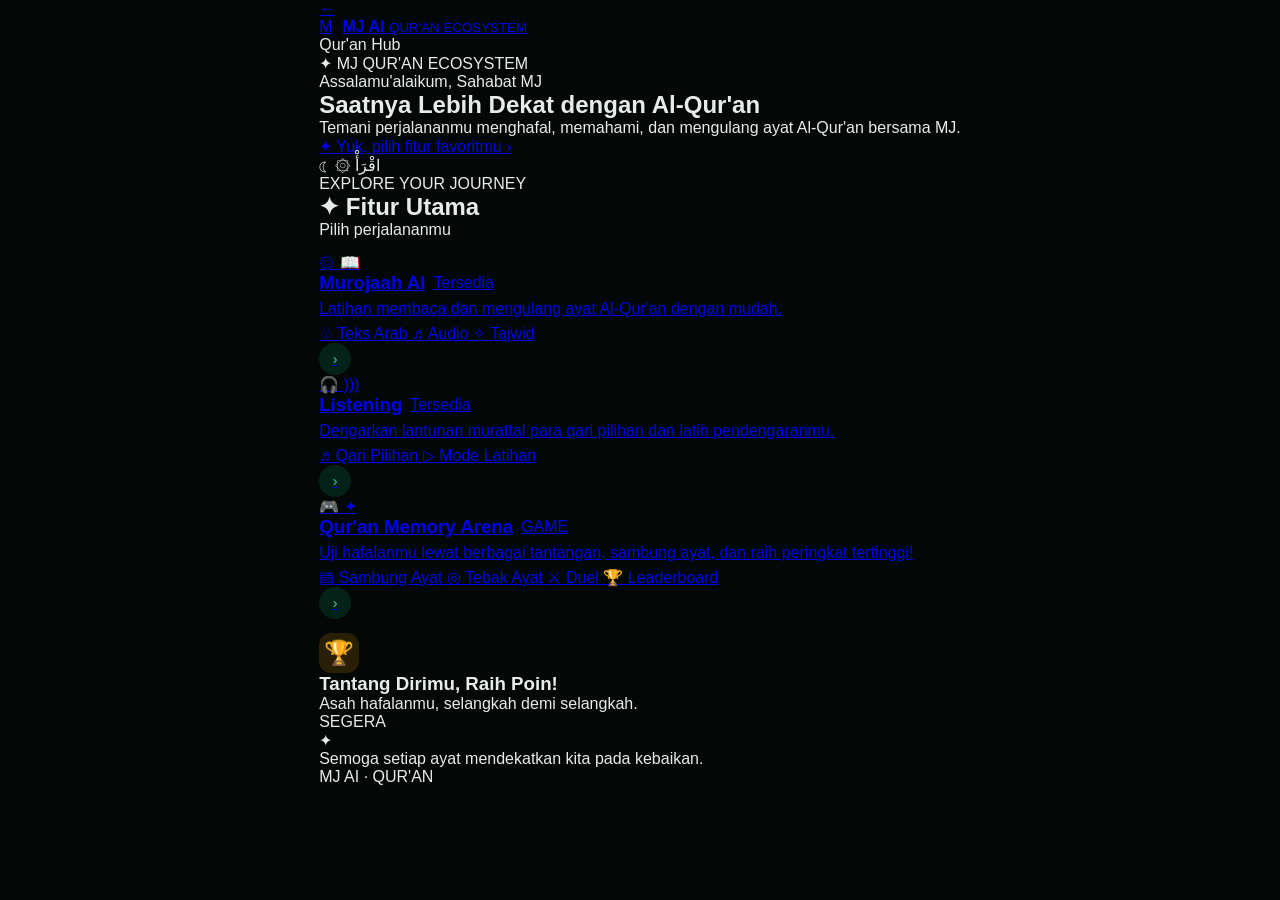
==== commit 42113cdf: "Revise index.html for Quran ecosystem enhancements Updated the HTML structure and content of the Qur" ====
--- a/quran/index.html
+++ b/quran/index.html
@@ -1,159 +1,193 @@
+
 <!DOCTYPE html>
 <html lang="id">
 <head>
   <meta charset="UTF-8">
-  <meta name="viewport" content="width=device-width, initial-scale=1.0, maximum-scale=1.0, user-scalable=no">
-  <meta name="theme-color" content="#060d0a">
-  <title>MJ AI - Qur'an Ecosystem</title>
-  <link rel="stylesheet" href="style.css?v=2">
+  <meta name="viewport" content="width=device-width, initial-scale=1.0">
+  <meta name="theme-color" content="#050d0b">
+  <meta name="description" content="Jelajahi Murojaah, Listening, dan Qur'an Memory Arena bersama MJ.">
+  <title>MJ Qur'an — Qur'an Ecosystem</title>
+  <link rel="stylesheet" href="./style.css?v=8">
 </head>
 <body>
+  <main class="hub-wrapper">
 
-  <div class="app-container">
-    <!-- Top Bar / Navbar -->
-    <header class="top-bar">
-      <div class="brand">
-        <div class="brand-logo">M</div>
-        <div class="brand-text">
-          <h1>MJ AI</h1>
-          <span>Q U R ' A N</span>
+    <!-- HEADER -->
+    <header class="hub-header">
+      <a href="../" class="btn-back" aria-label="Kembali ke MJ AI">
+        <span aria-hidden="true">←</span>
+      </a>
+
+      <a href="./" class="brand" aria-label="MJ Qur'an beranda">
+        <span class="brand-mark">M</span>
+        <span class="brand-copy">
+          <strong>MJ AI</strong>
+          <small>QUR'AN ECOSYSTEM</small>
+        </span>
+      </a>
+
+      <span class="header-pill">
+        <span class="online-dot"></span>
+        Qur'an Hub
+      </span>
+    </header>
+
+    <!-- HERO -->
+    <section class="hub-hero">
+      <div class="hero-decoration decoration-one"></div>
+      <div class="hero-decoration decoration-two"></div>
+
+      <div class="hero-content">
+        <div class="badge-tag">
+          <span class="sparkle">✦</span>
+          MJ QUR'AN ECOSYSTEM
+        </div>
+
+        <p class="hero-greeting">Assalamu'alaikum, Sahabat MJ</p>
+
+        <h1>
+          Saatnya Lebih Dekat
+          dengan <span>Al-Qur'an</span>
+        </h1>
+
+        <p class="hero-description">
+          Temani perjalananmu menghafal, memahami,
+          dan mengulang ayat Al-Qur'an bersama MJ.
+        </p>
+
+        <a href="#fitur" class="hero-cta">
+          <span aria-hidden="true">✦</span>
+          Yuk, pilih fitur favoritmu
+          <span class="cta-arrow" aria-hidden="true">›</span>
+        </a>
+      </div>
+
+      <div class="hero-emblem" aria-hidden="true">
+        <div class="emblem-ring">
+          <span class="emblem-crescent">☾</span>
+          <span class="emblem-book">۞</span>
+          <span class="emblem-caption">اقْرَأْ</span>
         </div>
       </div>
-      <div class="header-pills">
-        <span class="pill-badge"><span class="dot"></span> AI Teman, Qur'an Pedoman</span>
-      </div>
-      <div class="header-actions">
-        <button class="icon-btn" aria-label="Notifikasi">🔔</button>
-        <button class="icon-btn profile-btn" aria-label="Profil">👤</button>
-      </div>
-    </header>
 
-    <!-- Hero Banner Section -->
-    <section class="hero-card">
-      <div class="hero-overlay"></div>
-      <div class="hero-content">
-        <div class="greeting">
-          <span class="hand-icon">👋</span> Assalamu'alaikum
-        </div>
-        <h2>Saatnya Lebih Dekat dengan <span>Al-Qur'an</span></h2>
-        <p>Bersama MJ, perjalananmu menghafal, memahami, dan mengamalkan Al-Qur'an jadi lebih mudah, menyenangkan, dan bermakna.</p>
-        <a href="#fitur" class="btn-hero">
-          <span class="sprout">🌱</span> Yuk, pilih fitur favoritmu! ➔
-        </a>
-      </div>
-      <div class="hero-image">
-        <img src="https://img.freepik.com/free-photo/quran-islamic-holy-book-wooden-stand_155003-45524.jpg" alt="Al-Quran">
-      </div>
+      <div class="hero-bottom-glow"></div>
     </section>
 
-    <!-- Main Features Section -->
+    <!-- FITUR UTAMA -->
     <section class="features-section" id="fitur">
-      <div class="section-header">
-        <h3>✨ Fitur Utama</h3>
-        <span class="section-sub">Satu tujuan, sejuta manfaat</span>
+      <div class="section-heading">
+        <div>
+          <span class="section-kicker">EXPLORE YOUR JOURNEY</span>
+          <h2><span class="heading-star">✦</span> Fitur Utama</h2>
+        </div>
+        <span class="section-note">Pilih perjalananmu</span>
       </div>
 
-      <!-- Feature Card 1: Murojaah -->
-      <a href="murojaah/" class="card-link">
-        <div class="feature-card">
-          <div class="card-icon-wrapper">
-            <div class="card-icon-3d">📖</div>
+      <nav class="hub-menu" aria-label="Fitur Al-Qur'an">
+
+        <!-- MUROJAAH -->
+        <a href="./murojaah/" class="menu-card card-murojaah">
+          <div class="card-art art-murojaah" aria-hidden="true">
+            <span class="art-orbit"></span>
+            <span class="art-symbol">۞</span>
+            <span class="art-emoji">📖</span>
           </div>
+
           <div class="card-body">
             <div class="card-title-row">
-              <h4>Murojaah</h4>
-              <span class="badge-status badge-available">Tersedia</span>
+              <h3>Murojaah AI</h3>
+              <span class="status-pill">Tersedia</span>
             </div>
-            <p>Latihan membaca dan mengulang ayat-ayat Al-Qur'an dengan mudah.</p>
-            <div class="tags-container">
-              <span class="tag">📖 Teks Arab</span>
-              <span class="tag">🔊 Audio</span>
-              <span class="tag">⚙️ Tajwid</span>
+
+            <p>Latihan membaca dan mengulang ayat Al-Qur'an dengan mudah.</p>
+
+            <div class="card-tags">
+              <span>♧ Teks Arab</span>
+              <span>♬ Audio</span>
+              <span>✧ Tajwid</span>
             </div>
           </div>
-          <div class="card-arrow">➔</div>
-        </div>
-      </a>
 
-      <!-- Feature Card 2: Listening -->
-      <a href="listening/" class="card-link">
-        <div class="feature-card">
-          <div class="card-icon-wrapper">
-            <div class="card-icon-3d">🎧</div>
+          <span class="card-arrow" aria-hidden="true">›</span>
+        </a>
+
+        <!-- LISTENING -->
+        <a href="./listening/" class="menu-card card-listening">
+          <div class="card-art art-listening" aria-hidden="true">
+            <span class="art-orbit"></span>
+            <span class="art-emoji">🎧</span>
+            <span class="sound-wave">)))</span>
           </div>
+
           <div class="card-body">
             <div class="card-title-row">
-              <h4>Listening</h4>
-              <span class="badge-status badge-available">Tersedia</span>
+              <h3>Listening</h3>
+              <span class="status-pill">Tersedia</span>
             </div>
-            <p>Dengarkan bacaan ayat dari berbagai qari ternama dan latih pendengaranmu.</p>
-            <div class="tags-container">
-              <span class="tag">👤 Qari Pilihan</span>
-              <span class="tag">▶️ Mode Latihan</span>
-              <span class="tag">🔁 Ulangi</span>
+
+            <p>Dengarkan lantunan murattal para qari pilihan dan latih pendengaranmu.</p>
+
+            <div class="card-tags">
+              <span>♬ Qari Pilihan</span>
+              <span>▷ Mode Latihan</span>
             </div>
           </div>
-          <div class="card-arrow">➔</div>
-        </div>
-      </a>
 
-      <!-- Feature Card 3: Game - Qur'an Memory Arena -->
-      <a href="hafalan/" class="card-link">
-        <div class="feature-card game-card">
-          <div class="card-icon-wrapper">
-            <div class="card-icon-3d game-icon">🎮</div>
+          <span class="card-arrow" aria-hidden="true">›</span>
+        </a>
+
+        <!-- QUR'AN MEMORY ARENA -->
+        <a href="./hafalan/" class="menu-card card-arena">
+          <div class="arena-glow"></div>
+
+          <div class="card-art art-arena" aria-hidden="true">
+            <span class="art-orbit"></span>
+            <span class="art-emoji">🎮</span>
+            <span class="arena-star">✦</span>
           </div>
+
           <div class="card-body">
-            <div class="card-title-row">
-              <span class="badge-category">Game</span>
+            <div class="card-title-row arena-title-row">
+              <h3>Qur'an Memory Arena</h3>
+              <span class="game-pill">GAME</span>
             </div>
-            <h4 class="game-title">Qur'an Memory Arena</h4>
-            <p>Uji hafalanmu lewat berbagai tantangan, duel pemain lain, dan raih peringkat tertinggi!</p>
-            <div class="tags-container">
-              <span class="tag">📖 Sambung Ayat</span>
-              <span class="tag">🎯 Tebak Ayat</span>
-              <span class="tag">⚔️ Duel</span>
-              <span class="tag">🏆 Leaderboard</span>
+
+            <p>
+              Uji hafalanmu lewat berbagai tantangan,
+              sambung ayat, dan raih peringkat tertinggi!
+            </p>
+
+            <div class="card-tags arena-tags">
+              <span>▤ Sambung Ayat</span>
+              <span>◎ Tebak Ayat</span>
+              <span>⚔ Duel</span>
+              <span>🏆 Leaderboard</span>
             </div>
           </div>
-          <div class="card-arrow gold-arrow">➔</div>
+
+          <span class="card-arrow arena-arrow" aria-hidden="true">›</span>
+        </a>
+      </nav>
+
+      <!-- LEADERBOARD TEASER -->
+      <aside class="leaderboard-teaser">
+        <div class="trophy-icon" aria-hidden="true">🏆</div>
+
+        <div class="teaser-copy">
+          <h3>Tantang Dirimu, Raih Poin!</h3>
+          <p>Asah hafalanmu, selangkah demi selangkah.</p>
         </div>
-      </a>
 
-      <!-- Leaderboard Banner Card -->
-      <div class="leaderboard-banner">
-        <div class="lb-left">
-          <div class="trophy-icon">🏆</div>
-          <div>
-            <h5>Tantang Dirimu, Raih Poin, Jadi yang Terbaik!</h5>
-            <p>Setiap ayat yang kamu hafal, membawa kamu lebih dekat pada ridha-Nya.</p>
-          </div>
-        </div>
-        <a href="hafalan/#leaderboard" class="btn-outline-gold">Lihat Leaderboard ➔</a>
-      </div>
+        <span class="coming-soon">SEGERA</span>
+      </aside>
     </section>
 
-    <!-- Bottom Navigation Bar -->
-    <nav class="bottom-nav">
-      <a href="#" class="nav-item active">
-        <span class="nav-icon">🏠</span>
-        <span class="nav-label">Beranda</span>
-      </a>
-      <a href="murojaah/" class="nav-item">
-        <span class="nav-icon">📖</span>
-        <span class="nav-label">Al-Qur'an</span>
-      </a>
-      <a href="hafalan/" class="nav-item">
-        <span class="nav-icon">🎮</span>
-        <span class="badge-new">BARU</span>
-        <span class="nav-label">Game</span>
-      </a>
-      <a href="#profil" class="nav-item">
-        <span class="nav-icon">👤</span>
-        <span class="nav-label">Profil</span>
-      </a>
-    </nav>
-  </div>
+    <footer class="hub-footer">
+      <span class="footer-star">✦</span>
+      <p>Semoga setiap ayat mendekatkan kita pada kebaikan.</p>
+      <span class="footer-brand">MJ AI · QUR'AN</span>
+    </footer>
 
+  </main>
 </body>
 </html>
--- a/quran/style.css
+++ b/quran/style.css
@@ -1,970 +1,434 @@
-
-/* =========================================
-   MJ QUR'AN ECOSYSTEM
-   Premium Emerald + Gold
-========================================= */
-
-:root {
-  color-scheme: dark;
-  --bg: #050908;
-  --panel: #081612;
-  --panel-light: #0c1c17;
-  --emerald: #00dca0;
-  --mint: #82f3c5;
-  --gold: #f7c95b;
-  --text: #f6f8f7;
-  --muted: #a3b4b1;
-  --line: rgba(120, 210, 177, 0.17);
-}
-
 * {
+  box-sizing: border-box;
   margin: 0;
   padding: 0;
-  box-sizing: border-box;
+  font-family: -apple-system, BlinkMacSystemFont, "Segoe UI", Roboto, Helvetica, Arial, sans-serif;
   -webkit-tap-highlight-color: transparent;
 }
 
-html {
-  scroll-behavior: smooth;
-  scroll-padding-top: 20px;
-}
-
 body {
+  background-color: #030806;
+  color: #e5ece9;
+  display: flex;
+  justify-content: center;
+  align-items: flex-start;
   min-height: 100vh;
-  overflow-x: hidden;
-  background:
-    radial-gradient(ellipse at 50% 0%, #0c241a 0%, transparent 42%),
-    var(--bg);
-  color: var(--text);
-  font-family:
-    -apple-system, BlinkMacSystemFont, "Segoe UI",
-    Roboto, Helvetica, Arial, sans-serif;
-}
-
-a {
+  padding-bottom: 90px;
+}
+
+.app-container {
+  width: 100%;
+  max-width: 440px;
+  background: #060d0a;
+  min-height: 100vh;
+  padding: 16px;
+  display: flex;
+  flex-direction: column;
+  gap: 20px;
+  box-shadow: 0 0 50px rgba(0, 0, 0, 0.8);
+}
+
+/* Navbar */
+.top-bar {
+  display: flex;
+  align-items: center;
+  justify-content: space-between;
+  padding: 8px 0;
+}
+
+.brand {
+  display: flex;
+  align-items: center;
+  gap: 10px;
+}
+
+.brand-logo {
+  width: 38px;
+  height: 38px;
+  background: linear-gradient(135deg, #10b981, #047857);
+  border-radius: 12px;
+  display: flex;
+  align-items: center;
+  justify-content: center;
+  font-weight: 900;
+  font-size: 1.3rem;
+  color: #fff;
+  box-shadow: 0 0 15px rgba(16, 185, 129, 0.4);
+}
+
+.brand-text h1 {
+  font-size: 1.1rem;
+  font-weight: 800;
+  letter-spacing: 0.5px;
+  color: #fff;
+  line-height: 1.1;
+}
+
+.brand-text span {
+  font-size: 0.6rem;
+  color: #10b981;
+  letter-spacing: 2px;
+  font-weight: 700;
+}
+
+.header-pills .pill-badge {
+  background: rgba(16, 185, 129, 0.12);
+  border: 1px solid rgba(16, 185, 129, 0.3);
+  color: #34d399;
+  font-size: 0.7rem;
+  padding: 6px 12px;
+  border-radius: 20px;
+  display: flex;
+  align-items: center;
+  gap: 6px;
+  font-weight: 600;
+}
+
+.dot {
+  width: 6px;
+  height: 6px;
+  background-color: #34d399;
+  border-radius: 50%;
+  box-shadow: 0 0 8px #34d399;
+}
+
+.header-actions {
+  display: flex;
+  gap: 8px;
+}
+
+.icon-btn {
+  background: rgba(255, 255, 255, 0.05);
+  border: 1px solid rgba(255, 255, 255, 0.1);
+  color: #fff;
+  width: 36px;
+  height: 36px;
+  border-radius: 50%;
+  cursor: pointer;
+  display: flex;
+  align-items: center;
+  justify-content: center;
+  font-size: 0.9rem;
+}
+
+/* Hero Section */
+.hero-card {
+  position: relative;
+  background: linear-gradient(180deg, rgba(6, 25, 18, 0.9), rgba(4, 18, 13, 0.95)),
+              url('https://img.freepik.com/free-photo/quran-islamic-holy-book-wooden-stand_155003-45524.jpg') center/cover;
+  border: 1px solid rgba(16, 185, 129, 0.2);
+  border-radius: 24px;
+  padding: 24px 20px;
+  overflow: hidden;
+  box-shadow: inset 0 0 30px rgba(0, 0, 0, 0.8);
+}
+
+.greeting {
+  font-size: 0.85rem;
+  color: #34d399;
+  font-weight: 600;
+  display: flex;
+  align-items: center;
+  gap: 6px;
+  margin-bottom: 8px;
+}
+
+.hero-card h2 {
+  font-size: 1.5rem;
+  line-height: 1.3;
+  color: #fff;
+  font-weight: 800;
+  margin-bottom: 10px;
+}
+
+.hero-card h2 span {
+  color: #fbbf24;
+}
+
+.hero-card p {
+  font-size: 0.8rem;
+  color: #9ca3af;
+  line-height: 1.5;
+  margin-bottom: 18px;
+}
+
+.btn-hero {
+  display: inline-flex;
+  align-items: center;
+  gap: 8px;
+  background: rgba(16, 185, 129, 0.15);
+  border: 1px solid rgba(16, 185, 129, 0.4);
+  color: #34d399;
+  padding: 10px 16px;
+  border-radius: 20px;
+  font-size: 0.8rem;
+  font-weight: 700;
+  text-decoration: none;
+  transition: all 0.3s;
+}
+
+.btn-hero:active {
+  transform: scale(0.97);
+  background: rgba(16, 185, 129, 0.25);
+}
+
+/* Features Section */
+.features-section {
+  display: flex;
+  flex-direction: column;
+  gap: 14px;
+}
+
+.section-header {
+  display: flex;
+  justify-content: space-between;
+  align-items: center;
+  padding: 0 4px;
+}
+
+.section-header h3 {
+  font-size: 1.1rem;
+  color: #fff;
+  font-weight: 700;
+}
+
+.section-sub {
+  font-size: 0.75rem;
+  color: #6b7280;
+}
+
+.card-link {
+  text-decoration: none;
   color: inherit;
-  text-decoration: none;
-}
-
-button,
-a {
-  touch-action: manipulation;
-}
-
-.hub-wrapper {
-  width: 100%;
-  max-width: 1000px;
-  min-height: 100vh;
-  margin: 0 auto;
-  padding: 18px 18px 30px;
+}
+
+.feature-card {
+  background: rgba(15, 28, 22, 0.6);
+  border: 1px solid rgba(255, 255, 255, 0.08);
+  border-radius: 20px;
+  padding: 16px;
+  display: flex;
+  align-items: center;
+  gap: 14px;
   position: relative;
-}
-
-/* =========================================
-   HEADER
-========================================= */
-
-.hub-header {
+  transition: all 0.2s ease;
+}
+
+.feature-card:active {
+  transform: scale(0.98);
+  background: rgba(15, 28, 22, 0.9);
+}
+
+.card-icon-wrapper {
+  width: 68px;
+  height: 68px;
+  background: radial-gradient(circle, rgba(16, 185, 129, 0.2) 0%, rgba(6, 18, 13, 0.8) 100%);
+  border: 1px solid rgba(16, 185, 129, 0.3);
+  border-radius: 18px;
+  display: flex;
+  align-items: center;
+  justify-content: center;
+  flex-shrink: 0;
+}
+
+.card-icon-3d {
+  font-size: 2rem;
+}
+
+.card-body {
+  flex-grow: 1;
+  display: flex;
+  flex-direction: column;
+  gap: 6px;
+}
+
+.card-title-row {
+  display: flex;
+  align-items: center;
+  gap: 8px;
+}
+
+.card-title-row h4 {
+  font-size: 1.05rem;
+  color: #fff;
+  font-weight: 700;
+}
+
+.badge-status {
+  font-size: 0.65rem;
+  padding: 3px 8px;
+  border-radius: 10px;
+  font-weight: 600;
+}
+
+.badge-available {
+  background: rgba(16, 185, 129, 0.15);
+  color: #34d399;
+}
+
+.feature-card p {
+  font-size: 0.75rem;
+  color: #9ca3af;
+  line-height: 1.4;
+}
+
+.tags-container {
+  display: flex;
+  flex-wrap: wrap;
+  gap: 6px;
+  margin-top: 4px;
+}
+
+.tag {
+  background: rgba(255, 255, 255, 0.05);
+  border: 1px solid rgba(255, 255, 255, 0.08);
+  color: #d1d5db;
+  font-size: 0.65rem;
+  padding: 3px 8px;
+  border-radius: 8px;
+}
+
+.card-arrow {
+  width: 32px;
+  height: 32px;
+  background: rgba(16, 185, 129, 0.15);
+  color: #34d399;
+  border-radius: 50%;
+  display: flex;
+  align-items: center;
+  justify-content: center;
+  font-size: 0.9rem;
+  flex-shrink: 0;
+}
+
+/* Game Feature Special Card (Gold Glow) */
+.game-card {
+  border: 1px solid #f59e0b;
+  box-shadow: 0 0 20px rgba(245, 158, 11, 0.15);
+  background: linear-gradient(135deg, rgba(20, 30, 20, 0.8), rgba(30, 25, 10, 0.8));
+}
+
+.badge-category {
+  background: #f59e0b;
+  color: #000;
+  font-size: 0.65rem;
+  font-weight: 800;
+  padding: 3px 10px;
+  border-radius: 8px;
+  text-transform: uppercase;
+}
+
+.game-title {
+  font-size: 1.15rem;
+  color: #fff;
+  font-weight: 800;
+}
+
+.gold-arrow {
+  background: #f59e0b;
+  color: #000;
+  font-weight: bold;
+}
+
+/* Leaderboard Banner */
+.leaderboard-banner {
+  background: rgba(15, 28, 22, 0.5);
+  border: 1px solid rgba(255, 255, 255, 0.08);
+  border-radius: 16px;
+  padding: 12px 16px;
   display: flex;
   align-items: center;
   justify-content: space-between;
   gap: 12px;
-  margin-bottom: 20px;
-}
-
-.btn-back {
-  width: 42px;
-  height: 42px;
+}
+
+.lb-left {
+  display: flex;
+  align-items: center;
+  gap: 10px;
+}
+
+.trophy-icon {
+  font-size: 1.5rem;
+  background: rgba(245, 158, 11, 0.15);
+  width: 40px;
+  height: 40px;
+  border-radius: 12px;
+  display: flex;
+  align-items: center;
+  justify-content: center;
   flex-shrink: 0;
-  display: grid;
-  place-items: center;
-  border: 1px solid rgba(0, 220, 160, 0.24);
-  border-radius: 50%;
-  background: rgba(0, 220, 160, 0.07);
-  color: var(--mint);
-  font-size: 25px;
-  transition: background 0.2s, transform 0.2s;
-}
-
-.btn-back:active {
-  transform: scale(0.93);
-  background: rgba(0, 220, 160, 0.2);
-}
-
-.brand {
-  display: flex;
-  align-items: center;
-  gap: 9px;
-  min-width: 0;
-}
-
-.brand-mark {
-  width: 38px;
-  height: 38px;
-  display: grid;
-  place-items: center;
-  color: var(--gold);
-  font-size: 28px;
+}
+
+.lb-left h5 {
+  font-size: 0.75rem;
+  color: #fff;
+  font-weight: 700;
+}
+
+.lb-left p {
+  font-size: 0.65rem;
+  color: #9ca3af;
+}
+
+.btn-outline-gold {
+  background: transparent;
+  border: 1px solid rgba(245, 158, 11, 0.5);
+  color: #fbbf24;
+  font-size: 0.68rem;
+  padding: 6px 10px;
+  border-radius: 12px;
+  text-decoration: none;
+  font-weight: 700;
+  white-space: nowrap;
+}
+
+/* Bottom Navigation */
+.bottom-nav {
+  position: fixed;
+  bottom: 0;
+  left: 50%;
+  transform: translateX(-50%);
+  width: 100%;
+  max-width: 440px;
+  background: rgba(6, 13, 10, 0.95);
+  backdrop-filter: blur(12px);
+  border-top: 1px solid rgba(255, 255, 255, 0.08);
+  display: flex;
+  justify-content: space-around;
+  padding: 10px 0 14px;
+  z-index: 100;
+}
+
+.nav-item {
+  display: flex;
+  flex-direction: column;
+  align-items: center;
+  gap: 4px;
+  color: #6b7280;
+  text-decoration: none;
+  font-size: 0.7rem;
+  position: relative;
+  width: 25%;
+}
+
+.nav-item.active {
+  color: #34d399;
+  font-weight: 700;
+}
+
+.nav-icon {
+  font-size: 1.2rem;
+}
+
+.badge-new {
+  position: absolute;
+  top: -4px;
+  right: 18px;
+  background: #f59e0b;
+  color: #000;
+  font-size: 0.5rem;
   font-weight: 900;
-  border: 1px solid rgba(247, 201, 91, 0.35);
-  border-radius: 12px;
-  background: linear-gradient(145deg, #243b2d, #101b15);
-}
-
-.brand-copy {
-  display: flex;
-  flex-direction: column;
-  gap: 2px;
-}
-
-.brand-copy strong {
-  font-size: 16px;
-  letter-spacing: 1.5px;
-}
-
-.brand-copy small {
-  color: var(--muted);
-  font-size: 8px;
-  letter-spacing: 1.7px;
-  white-space: nowrap;
-}
-
-.header-pill {
-  display: flex;
-  align-items: center;
-  gap: 7px;
-  padding: 9px 11px;
-  border: 1px solid rgba(0, 220, 160, 0.28);
-  border-radius: 30px;
-  background: rgba(0, 220, 160, 0.06);
-  color: #c5f8e5;
-  font-size: 11px;
-  white-space: nowrap;
-}
-
-.online-dot {
-  width: 7px;
-  height: 7px;
-  border-radius: 50%;
-  background: var(--emerald);
-  box-shadow: 0 0 10px var(--emerald);
-}
-
-/* =========================================
-   HERO
-========================================= */
-
-.hub-hero {
-  min-height: 300px;
-  position: relative;
-  display: flex;
-  align-items: center;
-  overflow: hidden;
-  padding: 30px 23px;
-  border: 1px solid rgba(0, 220, 160, 0.24);
-  border-radius: 24px;
-  background:
-    radial-gradient(ellipse at 80% 35%, rgba(0, 164, 108, 0.2), transparent 45%),
-    linear-gradient(115deg, #0c2119 0%, #06110d 58%, #10261a 100%);
-  isolation: isolate;
-}
-
-.hub-hero::before {
-  content: "";
-  position: absolute;
-  inset: 0;
-  z-index: -1;
-  opacity: 0.3;
-  background-image:
-    linear-gradient(30deg, transparent 48%, rgba(247, 201, 91, 0.15) 49%, transparent 50%),
-    linear-gradient(150deg, transparent 48%, rgba(0, 220, 160, 0.12) 49%, transparent 50%);
-  background-size: 45px 45px;
-  mask-image: linear-gradient(to right, transparent, black);
-}
-
-.hero-content {
-  width: 100%;
-  max-width: 540px;
-  position: relative;
-  z-index: 2;
-}
-
-.badge-tag {
-  display: inline-flex;
-  align-items: center;
-  gap: 7px;
-  margin-bottom: 22px;
-  color: #b8e9cf;
-  font-size: 10px;
-  font-weight: 800;
-  letter-spacing: 1.5px;
-}
-
-.sparkle {
-  color: var(--gold);
-  font-size: 17px;
-}
-
-.hero-greeting {
-  margin-bottom: 9px;
-  color: #a5e9b0;
-  font-size: 13px;
-}
-
-.hub-hero h1 {
-  max-width: 480px;
-  margin-bottom: 14px;
-  color: #fff;
-  font-size: clamp(27px, 5vw, 43px);
-  font-weight: 850;
-  line-height: 1.17;
-  letter-spacing: -1px;
-}
-
-.hub-hero h1 span {
-  color: var(--gold);
-  text-shadow: 0 0 24px rgba(247, 201, 91, 0.13);
-}
-
-.hero-description {
-  max-width: 410px;
-  margin-bottom: 21px;
-  color: #b3c5c0;
-  font-size: 13px;
-  line-height: 1.8;
-}
-
-.hero-cta {
-  min-height: 44px;
-  width: fit-content;
-  display: inline-flex;
-  align-items: center;
-  justify-content: center;
-  gap: 10px;
-  padding: 10px 15px;
-  border: 1px solid var(--emerald);
-  border-radius: 30px;
-  background: rgba(0, 220, 160, 0.07);
-  color: #e0fff4;
-  font-size: 12px;
-  font-weight: 650;
-  transition: background 0.2s, transform 0.2s;
-}
-
-.hero-cta > span:first-child {
-  color: var(--emerald);
-  font-size: 18px;
-}
-
-.cta-arrow {
-  font-size: 23px;
-  line-height: 1;
-}
-
-.hero-cta:active {
-  transform: scale(0.97);
-  background: rgba(0, 220, 160, 0.16);
-}
-
-/* Decorative emblem: CSS only, no image dependency */
-
-.hero-emblem {
-  position: absolute;
-  z-index: 1;
-  right: 5%;
-  top: 50%;
-  width: clamp(115px, 25vw, 220px);
-  aspect-ratio: 0.78;
-  transform: translateY(-43%);
-  opacity: 0.76;
-  pointer-events: none;
-}
-
-.emblem-ring {
-  width: 100%;
-  height: 100%;
-  position: relative;
-  display: flex;
-  flex-direction: column;
-  align-items: center;
-  justify-content: center;
-  gap: 12px;
-  border: 2px solid rgba(247, 201, 91, 0.42);
-  border-radius: 50% 50% 10% 10% / 35% 35% 10% 10%;
-  background: linear-gradient(
-    150deg,
-    rgba(0, 220, 160, 0.1),
-    rgba(3, 12, 8, 0.25)
-  );
-  box-shadow:
-    inset 0 0 30px rgba(0, 220, 160, 0.08),
-    0 0 30px rgba(0, 220, 160, 0.06);
-}
-
-.emblem-ring::before {
-  content: "";
-  position: absolute;
-  inset: 9px;
-  border: 1px solid rgba(247, 201, 91, 0.3);
-  border-radius: inherit;
-}
-
-.emblem-crescent {
-  color: var(--gold);
-  font-size: clamp(32px, 6vw, 55px);
-}
-
-.emblem-book {
-  color: var(--mint);
-  font-size: clamp(30px, 6vw, 52px);
-}
-
-.emblem-caption {
-  color: #e4c87e;
-  font-size: 13px;
-  letter-spacing: 4px;
-}
-
-.hero-bottom-glow {
-  position: absolute;
-  bottom: -55px;
-  left: 20%;
-  width: 60%;
-  height: 100px;
-  background: var(--emerald);
-  opacity: 0.08;
-  filter: blur(45px);
-  pointer-events: none;
-}
-
-/* =========================================
-   SECTION HEADING
-========================================= */
-
-.features-section {
-  margin-top: 27px;
-}
-
-.section-heading {
-  display: flex;
-  align-items: flex-end;
-  justify-content: space-between;
-  gap: 12px;
-  margin-bottom: 16px;
-}
-
-.section-kicker {
-  display: block;
-  margin-bottom: 6px;
-  color: #75bda2;
-  font-size: 9px;
-  font-weight: 800;
-  letter-spacing: 1.5px;
-}
-
-.section-heading h2 {
-  font-size: 22px;
-  font-weight: 800;
-  letter-spacing: -0.4px;
-}
-
-.heading-star {
-  margin-right: 5px;
-  color: var(--gold);
-}
-
-.section-note {
-  padding-bottom: 4px;
-  color: var(--muted);
-  font-size: 10px;
-  text-align: right;
-}
-
-/* =========================================
-   FEATURE CARDS
-========================================= */
-
-.hub-menu {
-  display: flex;
-  flex-direction: column;
-  gap: 13px;
-}
-
-.menu-card {
-  min-width: 0;
-  position: relative;
-  display: flex;
-  align-items: center;
-  gap: 15px;
-  overflow: hidden;
-  padding: 17px 15px;
-  border: 1px solid var(--line);
-  border-radius: 23px;
-  background: linear-gradient(115deg, #0b1914, #07110e 75%);
-  box-shadow: 0 8px 25px rgba(0, 0, 0, 0.2);
-  transition:
-    transform 0.2s ease,
-    border-color 0.2s ease,
-    background 0.2s ease;
-}
-
-.menu-card:active {
-  transform: scale(0.985);
-}
-
-.card-murojaah {
-  border-color: rgba(0, 220, 160, 0.32);
-}
-
-.card-murojaah:active {
-  border-color: var(--emerald);
-}
-
-.card-listening {
-  border-color: rgba(60, 198, 207, 0.28);
-}
-
-.card-art {
-  position: relative;
-  width: 82px;
-  min-width: 82px;
-  height: 98px;
-  display: flex;
-  align-items: center;
-  justify-content: center;
-  overflow: hidden;
-  border: 1px solid rgba(0, 220, 160, 0.25);
-  border-radius: 42% 42% 35% 35%;
-  background: radial-gradient(circle, #123d2c, #08150f 72%);
-}
-
-.art-orbit {
-  position: absolute;
-  inset: 8px;
-  border: 1px solid rgba(130, 243, 197, 0.28);
-  border-radius: 42% 42% 35% 35%;
-}
-
-.art-symbol {
-  position: absolute;
-  top: 9px;
-  color: rgba(130, 243, 197, 0.8);
-  font-size: 13px;
-}
-
-.art-emoji {
-  position: relative;
-  z-index: 1;
-  font-size: 37px;
-  filter: drop-shadow(0 4px 8px rgba(0, 0, 0, 0.45));
-}
-
-.art-listening {
-  border-color: rgba(74, 207, 218, 0.36);
-  background: radial-gradient(circle, #11404a, #071419 72%);
-}
-
-.art-listening .art-orbit {
-  border-color: rgba(74, 207, 218, 0.38);
-}
-
-.sound-wave {
-  position: absolute;
-  bottom: 12px;
-  color: #5fe4dc;
-  font-size: 13px;
-  letter-spacing: -2px;
-}
-
-.card-body {
-  min-width: 0;
-  flex: 1;
-}
-
-.card-title-row {
-  display: flex;
-  align-items: center;
-  flex-wrap: wrap;
-  gap: 8px;
-  margin-bottom: 7px;
-}
-
-.card-body h3 {
-  color: var(--text);
-  font-size: 18px;
-  font-weight: 800;
-  line-height: 1.25;
-}
-
-.card-body p {
-  color: #afc1bc;
-  font-size: 12px;
-  line-height: 1.65;
-}
-
-.status-pill {
-  padding: 4px 8px;
-  border-radius: 8px;
-  background: rgba(0, 220, 160, 0.13);
-  color: #86edc2;
-  font-size: 9px;
-  white-space: nowrap;
-}
-
-.card-tags {
-  display: flex;
-  flex-wrap: wrap;
-  gap: 6px;
-  margin-top: 12px;
-}
-
-.card-tags span {
-  display: inline-flex;
-  align-items: center;
-  gap: 4px;
-  padding: 6px 8px;
-  border: 1px solid rgba(0, 220, 160, 0.17);
-  border-radius: 30px;
-  background: rgba(0, 220, 160, 0.045);
-  color: #cce9de;
-  font-size: 9px;
-  line-height: 1.2;
-}
-
-.card-arrow {
-  width: 34px;
-  height: 34px;
-  min-width: 34px;
-  display: grid;
-  place-items: center;
-  border: 1px solid rgba(0, 220, 160, 0.22);
-  border-radius: 50%;
-  background: rgba(0, 220, 160, 0.1);
-  color: #dffff4;
-  font-size: 29px;
-  font-weight: 300;
-  line-height: 1;
-}
-
-/* =========================================
-   QUR'AN MEMORY ARENA
-========================================= */
-
-.card-arena {
-  align-items: center;
-  border: 1.5px solid var(--gold);
-  background:
-    radial-gradient(ellipse at 0% 50%, rgba(247, 201, 91, 0.11), transparent 52%),
-    linear-gradient(120deg, #152016 0%, #09140e 70%, #111b10 100%);
-  box-shadow:
-    0 0 0 1px rgba(247, 201, 91, 0.06),
-    0 0 25px rgba(247, 201, 91, 0.075),
-    0 10px 30px rgba(0, 0, 0, 0.25);
-}
-
-.card-arena:active {
-  border-color: #ffe7a1;
-  background-color: #182518;
-}
-
-.arena-glow {
-  position: absolute;
-  top: -60px;
-  right: -50px;
-  width: 160px;
-  height: 160px;
-  border-radius: 50%;
-  background: var(--gold);
-  opacity: 0.06;
-  filter: blur(35px);
-  pointer-events: none;
-}
-
-.art-arena {
-  flex-shrink: 0;
-  border-color: rgba(247, 201, 91, 0.62);
-  background: radial-gradient(circle, #56401b, #17180e 72%);
-}
-
-.art-arena .art-orbit {
-  border-color: rgba(247, 201, 91, 0.45);
-}
-
-.art-arena .art-emoji {
-  font-size: 39px;
-}
-
-.arena-star {
-  position: absolute;
-  top: 9px;
-  color: var(--gold);
-  font-size: 14px;
-}
-
-.arena-title-row {
-  align-items: flex-start;
-  flex-direction: column;
-  gap: 6px;
-  margin-bottom: 6px;
-}
-
-.card-arena .card-body h3 {
-  color: #fff7df;
-  font-size: 17px;
-}
-
-.game-pill {
-  padding: 4px 10px;
+  padding: 1px 4px;
   border-radius: 6px;
-  background: linear-gradient(110deg, #f4b938, #ffe49a);
-  color: #211806;
-  font-size: 9px;
-  font-weight: 900;
-  letter-spacing: 1px;
-}
-
-.card-arena .card-tags span {
-  border-color: rgba(247, 201, 91, 0.27);
-  background: rgba(247, 201, 91, 0.055);
-  color: #f6e3ac;
-}
-
-.arena-arrow {
-  border-color: var(--gold);
-  background: var(--gold);
-  color: #1b1a0c;
-}
-
-/* =========================================
-   LEADERBOARD TEASER
-========================================= */
-
-.leaderboard-teaser {
-  display: flex;
-  align-items: center;
-  gap: 12px;
-  margin-top: 16px;
-  padding: 14px;
-  border: 1px solid rgba(0, 220, 160, 0.2);
-  border-radius: 18px;
-  background: linear-gradient(100deg, #0b2118, #07120e);
-}
-
-.trophy-icon {
-  width: 43px;
-  height: 43px;
-  min-width: 43px;
-  display: grid;
-  place-items: center;
-  border: 1px solid rgba(247, 201, 91, 0.25);
-  border-radius: 14px;
-  background: rgba(247, 201, 91, 0.08);
-  font-size: 22px;
-}
-
-.teaser-copy {
-  min-width: 0;
-  flex: 1;
-}
-
-.teaser-copy h3 {
-  margin-bottom: 5px;
-  color: #f1f5f1;
-  font-size: 12px;
-  line-height: 1.4;
-}
-
-.teaser-copy p {
-  color: var(--muted);
-  font-size: 10px;
-  line-height: 1.5;
-}
-
-.coming-soon {
-  padding: 6px 8px;
-  border: 1px solid rgba(247, 201, 91, 0.25);
-  border-radius: 20px;
-  color: var(--gold);
-  font-size: 8px;
-  font-weight: 800;
-  letter-spacing: 0.5px;
-  white-space: nowrap;
-}
-
-/* =========================================
-   FOOTER
-========================================= */
-
-.hub-footer {
-  display: flex;
-  flex-wrap: wrap;
-  align-items: center;
-  justify-content: center;
-  gap: 8px;
-  margin-top: 27px;
-  padding: 18px 8px 4px;
-  border-top: 1px solid rgba(130, 243, 197, 0.1);
-  text-align: center;
-}
-
-.footer-star {
-  color: var(--gold);
-}
-
-.hub-footer p {
-  color: #8da39b;
-  font-size: 10px;
-}
-
-.footer-brand {
-  width: 100%;
-  margin-top: 3px;
-  color: #536e62;
-  font-size: 8px;
-  font-weight: 800;
-  letter-spacing: 2px;
-}
-
-/* =========================================
-   RESPONSIVE: SMALL MOBILE
-========================================= */
-
-@media (max-width: 390px) {
-  .hub-wrapper {
-    padding: 14px 12px 25px;
-  }
-
-  .hub-header {
-    gap: 8px;
-  }
-
-  .btn-back {
-    width: 36px;
-    height: 36px;
-  }
-
-  .brand-mark {
-    width: 32px;
-    height: 32px;
-    font-size: 23px;
-  }
-
-  .brand-copy strong {
-    font-size: 14px;
-  }
-
-  .brand-copy small {
-    font-size: 7px;
-    letter-spacing: 1px;
-  }
-
-  .header-pill {
-    padding: 8px;
-    font-size: 9px;
-  }
-
-  .hub-hero {
-    min-height: 300px;
-    padding: 23px 17px;
-    border-radius: 20px;
-  }
-
-  .badge-tag {
-    font-size: 9px;
-    letter-spacing: 1px;
-    margin-bottom: 18px;
-  }
-
-  .hub-hero h1 {
-    max-width: 290px;
-    font-size: 29px;
-  }
-
-  .hero-description {
-    max-width: 265px;
-    font-size: 12px;
-  }
-
-  .hero-emblem {
-    right: -22px;
-    width: 130px;
-    opacity: 0.3;
-  }
-
-  .features-section {
-    margin-top: 23px;
-  }
-
-  .section-heading h2 {
-    font-size: 20px;
-  }
-
-  .section-note {
-    max-width: 95px;
-    font-size: 9px;
-  }
-
-  .menu-card {
-    gap: 11px;
-    padding: 13px 11px;
-    border-radius: 19px;
-  }
-
-  .card-art {
-    width: 62px;
-    min-width: 62px;
-    height: 79px;
-  }
-
-  .art-emoji,
-  .art-arena .art-emoji {
-    font-size: 30px;
-  }
-
-  .card-body h3 {
-    font-size: 15px;
-  }
-
-  .card-body p {
-    font-size: 11px;
-    line-height: 1.55;
-  }
-
-  .card-tags {
-    gap: 5px;
-    margin-top: 9px;
-  }
-
-  .card-tags span {
-    padding: 5px 6px;
-    font-size: 8px;
-  }
-
-  .card-arrow {
-    width: 29px;
-    height: 29px;
-    min-width: 29px;
-    font-size: 25px;
-  }
-
-  .card-arena .card-body h3 {
-    font-size: 15px;
-  }
-
-  .leaderboard-teaser {
-    gap: 9px;
-    padding: 11px;
-  }
-
-  .trophy-icon {
-    width: 36px;
-    height: 36px;
-    min-width: 36px;
-    font-size: 18px;
-  }
-
-  .teaser-copy h3 {
-    font-size: 11px;
-  }
-
-  .teaser-copy p {
-    font-size: 9px;
-  }
-
-  .coming-soon {
-    padding: 5px 6px;
-    font-size: 7px;
-  }
-}
-
-/* =========================================
-   TABLET / DESKTOP
-========================================= */
-
-@media (min-width: 700px) {
-  .hub-wrapper {
-    padding: 28px 28px 36px;
-  }
-
-  .hub-header {
-    margin-bottom: 25px;
-  }
-
-  .hub-hero {
-    min-height: 340px;
-    padding: 40px;
-  }
-
-  .hero-description {
-    font-size: 14px;
-  }
-
-  .features-section {
-    margin-top: 34px;
-  }
-
-  .hub-menu {
-    gap: 16px;
-  }
-
-  .menu-card {
-    padding: 22px;
-    gap: 23px;
-    border-radius: 25px;
-  }
-
-  .card-art {
-    width: 105px;
-    min-width: 105px;
-    height: 120px;
-  }
-
-  .art-emoji,
-  .art-arena .art-emoji {
-    font-size: 47px;
-  }
-
-  .card-body h3,
-  .card-arena .card-body h3 {
-    font-size: 20px;
-  }
-
-  .card-body p {
-    max-width: 480px;
-    font-size: 14px;
-  }
-
-  .card-tags span {
-    padding: 8px 11px;
-    font-size: 10px;
-  }
-
-  .card-arrow {
-    width: 44px;
-    height: 44px;
-    min-width: 44px;
-    font-size: 34px;
-  }
-
-  .leaderboard-teaser {
-    padding: 18px;
-  }
-
-  .teaser-copy h3 {
-    font-size: 14px;
-  }
-
-  .teaser-copy p {
-    font-size: 12px;
-  }
-}
-
-/* Motion accessibility */
-@media (prefers-reduced-motion: reduce) {
-  *,
-  *::before,
-  *::after {
-    scroll-behavior: auto !important;
-    transition-duration: 0.01ms !important;
-  }
-}
+}
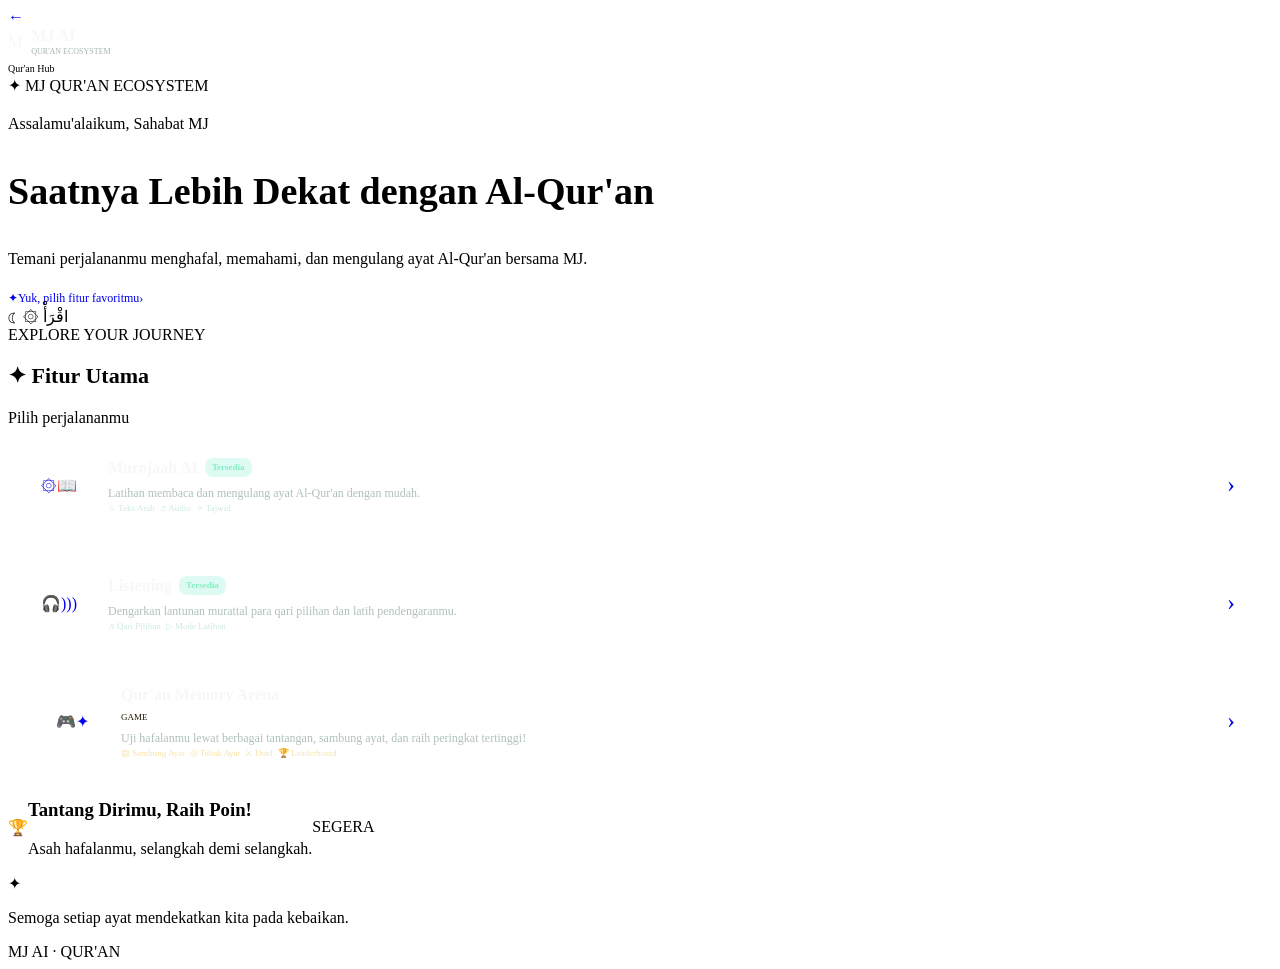
==== commit 983a7734: "Update stylesheet version in index.html" ====
--- a/quran/index.html
+++ b/quran/index.html
@@ -1,4 +1,3 @@
-
 <!DOCTYPE html>
 <html lang="id">
 <head>
@@ -7,7 +6,7 @@
   <meta name="theme-color" content="#050d0b">
   <meta name="description" content="Jelajahi Murojaah, Listening, dan Qur'an Memory Arena bersama MJ.">
   <title>MJ Qur'an — Qur'an Ecosystem</title>
-  <link rel="stylesheet" href="./style.css?v=8">
+  <link rel="stylesheet" href="./style.css?v=9">
 </head>
 <body>
   <main class="hub-wrapper">
--- a/quran/style.css
+++ b/quran/style.css
@@ -1,434 +1,206 @@
-* {
+/* ===== MJ QUR'AN: LAYOUT HOTFIX ===== */
+
+.hub-wrapper,
+.hub-wrapper * {
   box-sizing: border-box;
-  margin: 0;
-  padding: 0;
-  font-family: -apple-system, BlinkMacSystemFont, "Segoe UI", Roboto, Helvetica, Arial, sans-serif;
-  -webkit-tap-highlight-color: transparent;
-}
-
-body {
-  background-color: #030806;
-  color: #e5ece9;
-  display: flex;
-  justify-content: center;
-  align-items: flex-start;
-  min-height: 100vh;
-  padding-bottom: 90px;
-}
-
-.app-container {
-  width: 100%;
-  max-width: 440px;
-  background: #060d0a;
-  min-height: 100vh;
-  padding: 16px;
-  display: flex;
-  flex-direction: column;
-  gap: 20px;
-  box-shadow: 0 0 50px rgba(0, 0, 0, 0.8);
-}
-
-/* Navbar */
-.top-bar {
-  display: flex;
-  align-items: center;
-  justify-content: space-between;
-  padding: 8px 0;
-}
-
-.brand {
-  display: flex;
-  align-items: center;
-  gap: 10px;
-}
-
-.brand-logo {
-  width: 38px;
-  height: 38px;
-  background: linear-gradient(135deg, #10b981, #047857);
-  border-radius: 12px;
-  display: flex;
-  align-items: center;
-  justify-content: center;
-  font-weight: 900;
-  font-size: 1.3rem;
-  color: #fff;
-  box-shadow: 0 0 15px rgba(16, 185, 129, 0.4);
-}
-
-.brand-text h1 {
-  font-size: 1.1rem;
-  font-weight: 800;
-  letter-spacing: 0.5px;
-  color: #fff;
-  line-height: 1.1;
-}
-
-.brand-text span {
-  font-size: 0.6rem;
-  color: #10b981;
-  letter-spacing: 2px;
-  font-weight: 700;
-}
-
-.header-pills .pill-badge {
-  background: rgba(16, 185, 129, 0.12);
-  border: 1px solid rgba(16, 185, 129, 0.3);
-  color: #34d399;
-  font-size: 0.7rem;
-  padding: 6px 12px;
-  border-radius: 20px;
-  display: flex;
-  align-items: center;
-  gap: 6px;
-  font-weight: 600;
-}
-
-.dot {
-  width: 6px;
-  height: 6px;
-  background-color: #34d399;
-  border-radius: 50%;
-  box-shadow: 0 0 8px #34d399;
-}
-
-.header-actions {
-  display: flex;
-  gap: 8px;
-}
-
-.icon-btn {
-  background: rgba(255, 255, 255, 0.05);
-  border: 1px solid rgba(255, 255, 255, 0.1);
-  color: #fff;
-  width: 36px;
-  height: 36px;
-  border-radius: 50%;
-  cursor: pointer;
-  display: flex;
-  align-items: center;
-  justify-content: center;
-  font-size: 0.9rem;
-}
-
-/* Hero Section */
-.hero-card {
-  position: relative;
-  background: linear-gradient(180deg, rgba(6, 25, 18, 0.9), rgba(4, 18, 13, 0.95)),
-              url('https://img.freepik.com/free-photo/quran-islamic-holy-book-wooden-stand_155003-45524.jpg') center/cover;
-  border: 1px solid rgba(16, 185, 129, 0.2);
-  border-radius: 24px;
-  padding: 24px 20px;
-  overflow: hidden;
-  box-shadow: inset 0 0 30px rgba(0, 0, 0, 0.8);
-}
-
-.greeting {
-  font-size: 0.85rem;
-  color: #34d399;
-  font-weight: 600;
-  display: flex;
-  align-items: center;
-  gap: 6px;
-  margin-bottom: 8px;
-}
-
-.hero-card h2 {
-  font-size: 1.5rem;
-  line-height: 1.3;
-  color: #fff;
-  font-weight: 800;
-  margin-bottom: 10px;
-}
-
-.hero-card h2 span {
-  color: #fbbf24;
-}
-
-.hero-card p {
-  font-size: 0.8rem;
-  color: #9ca3af;
-  line-height: 1.5;
-  margin-bottom: 18px;
-}
-
-.btn-hero {
-  display: inline-flex;
-  align-items: center;
-  gap: 8px;
-  background: rgba(16, 185, 129, 0.15);
-  border: 1px solid rgba(16, 185, 129, 0.4);
-  color: #34d399;
-  padding: 10px 16px;
-  border-radius: 20px;
-  font-size: 0.8rem;
-  font-weight: 700;
-  text-decoration: none;
-  transition: all 0.3s;
-}
-
-.btn-hero:active {
-  transform: scale(0.97);
-  background: rgba(16, 185, 129, 0.25);
-}
-
-/* Features Section */
-.features-section {
-  display: flex;
-  flex-direction: column;
-  gap: 14px;
-}
-
-.section-header {
-  display: flex;
-  justify-content: space-between;
-  align-items: center;
-  padding: 0 4px;
-}
-
-.section-header h3 {
-  font-size: 1.1rem;
-  color: #fff;
-  font-weight: 700;
-}
-
-.section-sub {
-  font-size: 0.75rem;
-  color: #6b7280;
-}
-
-.card-link {
-  text-decoration: none;
-  color: inherit;
-}
-
-.feature-card {
-  background: rgba(15, 28, 22, 0.6);
-  border: 1px solid rgba(255, 255, 255, 0.08);
-  border-radius: 20px;
-  padding: 16px;
-  display: flex;
-  align-items: center;
-  gap: 14px;
-  position: relative;
-  transition: all 0.2s ease;
-}
-
-.feature-card:active {
-  transform: scale(0.98);
-  background: rgba(15, 28, 22, 0.9);
-}
-
-.card-icon-wrapper {
-  width: 68px;
-  height: 68px;
-  background: radial-gradient(circle, rgba(16, 185, 129, 0.2) 0%, rgba(6, 18, 13, 0.8) 100%);
-  border: 1px solid rgba(16, 185, 129, 0.3);
-  border-radius: 18px;
-  display: flex;
-  align-items: center;
-  justify-content: center;
+}
+
+.hub-wrapper a,
+.hub-wrapper a:visited {
+  text-decoration: none !important;
+}
+
+.hub-wrapper .brand,
+.hub-wrapper .brand:visited {
+  display: flex !important;
+  align-items: center !important;
+  gap: 9px !important;
+  color: #f6f8f7 !important;
+  text-decoration: none !important;
+}
+
+.hub-wrapper .brand-copy {
+  display: flex !important;
+  flex-direction: column !important;
+  gap: 2px !important;
+}
+
+.hub-wrapper .brand-copy strong {
+  color: #f6f8f7 !important;
+  font-size: 16px !important;
+  line-height: 1.2 !important;
+}
+
+.hub-wrapper .brand-copy small {
+  color: #a3b4b1 !important;
+  font-size: 8px !important;
+  line-height: 1.3 !important;
+}
+
+.hub-wrapper .header-pill {
   flex-shrink: 0;
-}
-
-.card-icon-3d {
-  font-size: 2rem;
-}
-
-.card-body {
-  flex-grow: 1;
-  display: flex;
-  flex-direction: column;
-  gap: 6px;
-}
-
-.card-title-row {
-  display: flex;
-  align-items: center;
-  gap: 8px;
-}
-
-.card-title-row h4 {
-  font-size: 1.05rem;
-  color: #fff;
-  font-weight: 700;
-}
-
-.badge-status {
-  font-size: 0.65rem;
-  padding: 3px 8px;
-  border-radius: 10px;
-  font-weight: 600;
-}
-
-.badge-available {
-  background: rgba(16, 185, 129, 0.15);
-  color: #34d399;
-}
-
-.feature-card p {
-  font-size: 0.75rem;
-  color: #9ca3af;
-  line-height: 1.4;
-}
-
-.tags-container {
-  display: flex;
-  flex-wrap: wrap;
-  gap: 6px;
-  margin-top: 4px;
-}
-
-.tag {
-  background: rgba(255, 255, 255, 0.05);
-  border: 1px solid rgba(255, 255, 255, 0.08);
-  color: #d1d5db;
-  font-size: 0.65rem;
-  padding: 3px 8px;
-  border-radius: 8px;
-}
-
-.card-arrow {
-  width: 32px;
-  height: 32px;
-  background: rgba(16, 185, 129, 0.15);
-  color: #34d399;
-  border-radius: 50%;
-  display: flex;
-  align-items: center;
-  justify-content: center;
-  font-size: 0.9rem;
-  flex-shrink: 0;
-}
-
-/* Game Feature Special Card (Gold Glow) */
-.game-card {
-  border: 1px solid #f59e0b;
-  box-shadow: 0 0 20px rgba(245, 158, 11, 0.15);
-  background: linear-gradient(135deg, rgba(20, 30, 20, 0.8), rgba(30, 25, 10, 0.8));
-}
-
-.badge-category {
-  background: #f59e0b;
-  color: #000;
-  font-size: 0.65rem;
-  font-weight: 800;
-  padding: 3px 10px;
-  border-radius: 8px;
-  text-transform: uppercase;
-}
-
-.game-title {
-  font-size: 1.15rem;
-  color: #fff;
-  font-weight: 800;
-}
-
-.gold-arrow {
-  background: #f59e0b;
-  color: #000;
-  font-weight: bold;
-}
-
-/* Leaderboard Banner */
-.leaderboard-banner {
-  background: rgba(15, 28, 22, 0.5);
-  border: 1px solid rgba(255, 255, 255, 0.08);
-  border-radius: 16px;
-  padding: 12px 16px;
-  display: flex;
-  align-items: center;
-  justify-content: space-between;
-  gap: 12px;
-}
-
-.lb-left {
-  display: flex;
-  align-items: center;
-  gap: 10px;
-}
-
-.trophy-icon {
-  font-size: 1.5rem;
-  background: rgba(245, 158, 11, 0.15);
-  width: 40px;
-  height: 40px;
-  border-radius: 12px;
-  display: flex;
-  align-items: center;
-  justify-content: center;
-  flex-shrink: 0;
-}
-
-.lb-left h5 {
-  font-size: 0.75rem;
-  color: #fff;
-  font-weight: 700;
-}
-
-.lb-left p {
-  font-size: 0.65rem;
-  color: #9ca3af;
-}
-
-.btn-outline-gold {
-  background: transparent;
-  border: 1px solid rgba(245, 158, 11, 0.5);
-  color: #fbbf24;
-  font-size: 0.68rem;
-  padding: 6px 10px;
-  border-radius: 12px;
-  text-decoration: none;
-  font-weight: 700;
-  white-space: nowrap;
-}
-
-/* Bottom Navigation */
-.bottom-nav {
-  position: fixed;
-  bottom: 0;
-  left: 50%;
-  transform: translateX(-50%);
-  width: 100%;
-  max-width: 440px;
-  background: rgba(6, 13, 10, 0.95);
-  backdrop-filter: blur(12px);
-  border-top: 1px solid rgba(255, 255, 255, 0.08);
-  display: flex;
-  justify-content: space-around;
-  padding: 10px 0 14px;
-  z-index: 100;
-}
-
-.nav-item {
-  display: flex;
-  flex-direction: column;
-  align-items: center;
-  gap: 4px;
-  color: #6b7280;
-  text-decoration: none;
-  font-size: 0.7rem;
-  position: relative;
-  width: 25%;
-}
-
-.nav-item.active {
-  color: #34d399;
-  font-weight: 700;
-}
-
-.nav-icon {
-  font-size: 1.2rem;
-}
-
-.badge-new {
-  position: absolute;
-  top: -4px;
-  right: 18px;
-  background: #f59e0b;
-  color: #000;
-  font-size: 0.5rem;
-  font-weight: 900;
-  padding: 1px 4px;
-  border-radius: 6px;
-}
+  font-size: 10px !important;
+  line-height: 1.2 !important;
+}
+
+.hub-wrapper .hub-hero h1 {
+  font-size: clamp(27px, 5vw, 38px) !important;
+  line-height: 1.2 !important;
+}
+
+.hub-wrapper .hub-hero p {
+  line-height: 1.65 !important;
+}
+
+.hub-wrapper .hero-cta {
+  display: inline-flex !important;
+  width: fit-content !important;
+  font-size: 12px !important;
+  line-height: 1.3 !important;
+  text-decoration: none !important;
+}
+
+.hub-wrapper .section-heading {
+  align-items: flex-end !important;
+  justify-content: space-between !important;
+}
+
+.hub-wrapper .section-heading h2 {
+  font-size: 22px !important;
+  line-height: 1.3 !important;
+}
+
+.hub-wrapper .menu-card {
+  display: flex !important;
+  flex-direction: row !important;
+  align-items: center !important;
+  gap: 13px !important;
+  padding: 15px !important;
+  min-width: 0 !important;
+}
+
+.hub-wrapper .card-art {
+  display: flex !important;
+  flex: 0 0 72px !important;
+  width: 72px !important;
+  min-width: 72px !important;
+  height: 88px !important;
+  align-items: center !important;
+  justify-content: center !important;
+}
+
+.hub-wrapper .card-body {
+  flex: 1 1 0% !important;
+  min-width: 0 !important;
+}
+
+.hub-wrapper .card-title-row {
+  display: flex !important;
+  flex-direction: row !important;
+  align-items: center !important;
+  flex-wrap: wrap !important;
+  gap: 7px !important;
+  margin-bottom: 6px !important;
+}
+
+.hub-wrapper .card-body h3,
+.hub-wrapper .card-arena .card-body h3 {
+  margin: 0 !important;
+  color: #f6f8f7 !important;
+  font-size: 16px !important;
+  font-weight: 800 !important;
+  line-height: 1.35 !important;
+}
+
+.hub-wrapper .card-body p {
+  margin: 0 !important;
+  color: #afc1bc !important;
+  font-size: 12px !important;
+  line-height: 1.55 !important;
+}
+
+.hub-wrapper .status-pill {
+  display: inline-block !important;
+  flex: 0 0 auto !important;
+  padding: 4px 7px !important;
+  border-radius: 8px !important;
+  background: rgba(0, 220, 160, 0.13) !important;
+  color: #86edc2 !important;
+  font-size: 9px !important;
+  font-weight: 600 !important;
+  line-height: 1.2 !important;
+}
+
+.hub-wrapper .card-tags {
+  display: flex !important;
+  flex-direction: row !important;
+  flex-wrap: wrap !important;
+  gap: 5px !important;
+}
+
+.hub-wrapper .card-tags span {
+  display: inline-flex !important;
+  width: auto !important;
+  color: #cce9de !important;
+  font-size: 9px !important;
+  line-height: 1.3 !important;
+}
+
+.hub-wrapper .card-arrow {
+  flex: 0 0 30px !important;
+  width: 30px !important;
+  min-width: 30px !important;
+  height: 30px !important;
+  font-size: 24px !important;
+}
+
+.hub-wrapper .arena-title-row {
+  flex-direction: column !important;
+  align-items: flex-start !important;
+}
+
+.hub-wrapper .game-pill {
+  display: inline-block !important;
+  color: #211806 !important;
+  font-size: 9px !important;
+  line-height: 1.2 !important;
+}
+
+.hub-wrapper .card-arena .card-tags span {
+  color: #f6e3ac !important;
+}
+
+.hub-wrapper .leaderboard-teaser {
+  display: flex !important;
+  align-items: center !important;
+}
+
+@media (max-width: 390px) {
+  .hub-wrapper .menu-card {
+    gap: 10px !important;
+    padding: 12px !important;
+  }
+
+  .hub-wrapper .card-art {
+    flex-basis: 58px !important;
+    width: 58px !important;
+    min-width: 58px !important;
+    height: 74px !important;
+  }
+
+  .hub-wrapper .card-body h3,
+  .hub-wrapper .card-arena .card-body h3 {
+    font-size: 14px !important;
+  }
+
+  .hub-wrapper .card-body p {
+    font-size: 11px !important;
+  }
+
+  .hub-wrapper .card-arrow {
+    flex-basis: 25px !important;
+    width: 25px !important;
+    min-width: 25px !important;
+    height: 25px !important;
+  }
+}
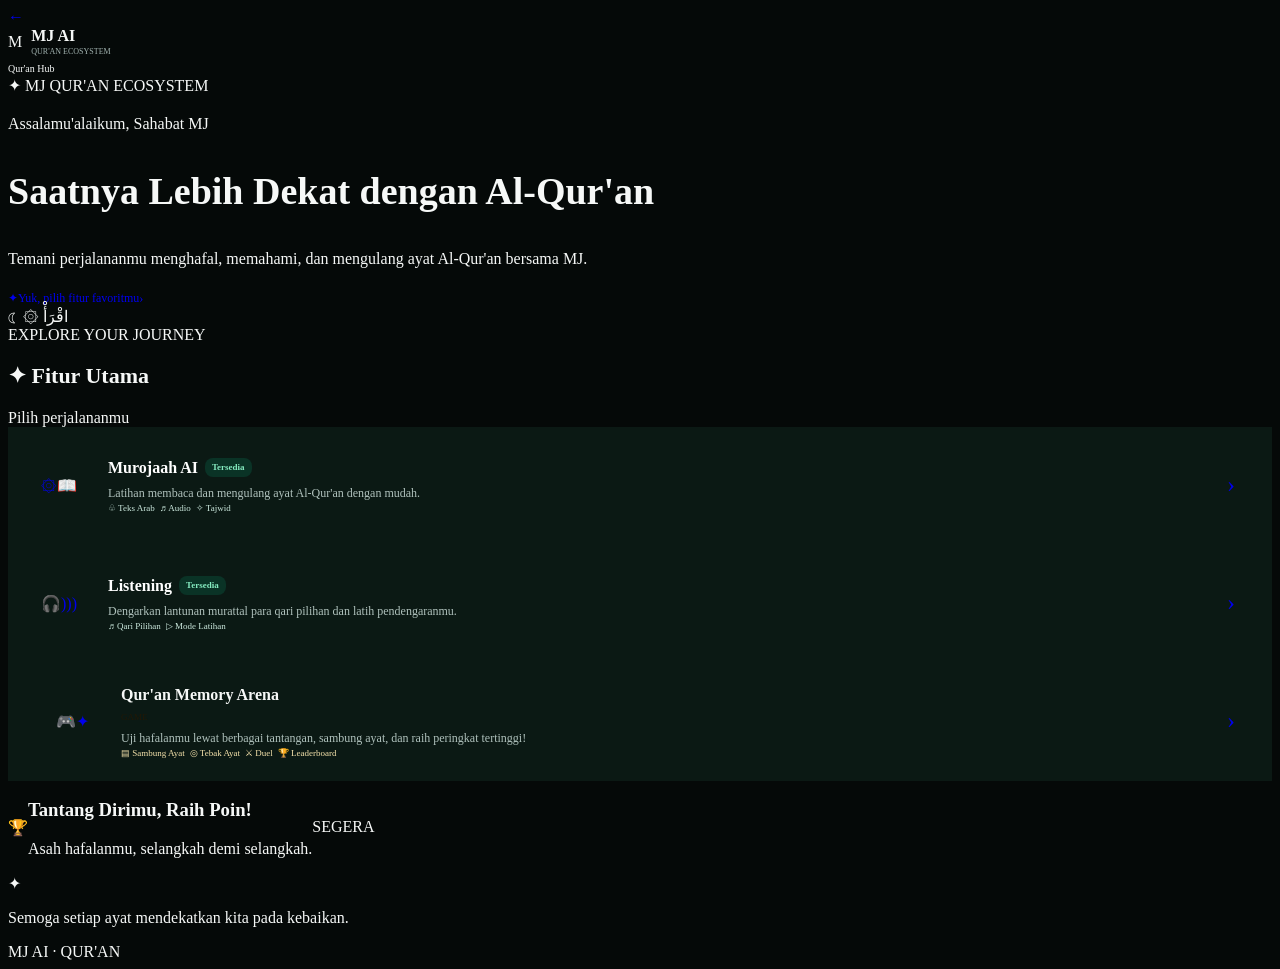
==== commit c799b202: "Update stylesheet version in index.html" ====
--- a/quran/index.html
+++ b/quran/index.html
@@ -6,7 +6,7 @@
   <meta name="theme-color" content="#050d0b">
   <meta name="description" content="Jelajahi Murojaah, Listening, dan Qur'an Memory Arena bersama MJ.">
   <title>MJ Qur'an — Qur'an Ecosystem</title>
-  <link rel="stylesheet" href="./style.css?v=9">
+  <link rel="stylesheet" href="./style.css?v=11">
 </head>
 <body>
   <main class="hub-wrapper">
--- a/quran/style.css
+++ b/quran/style.css
@@ -204,3 +204,26 @@
     height: 25px !important;
   }
 }
+html,
+body {
+  background-color: #050908 !important;
+  color: #f6f8f7 !important;
+}
+
+.hub-wrapper {
+  background-color: #050908 !important;
+  color: #f6f8f7 !important;
+  min-height: 100vh;
+}
+
+.hub-wrapper .menu-card {
+  background-color: #0b1914 !important;
+}
+
+.hub-wrapper .card-body h3 {
+  color: #ffffff !important;
+}
+
+.hub-wrapper .card-body p {
+  color: #afc1bc !important;
+}
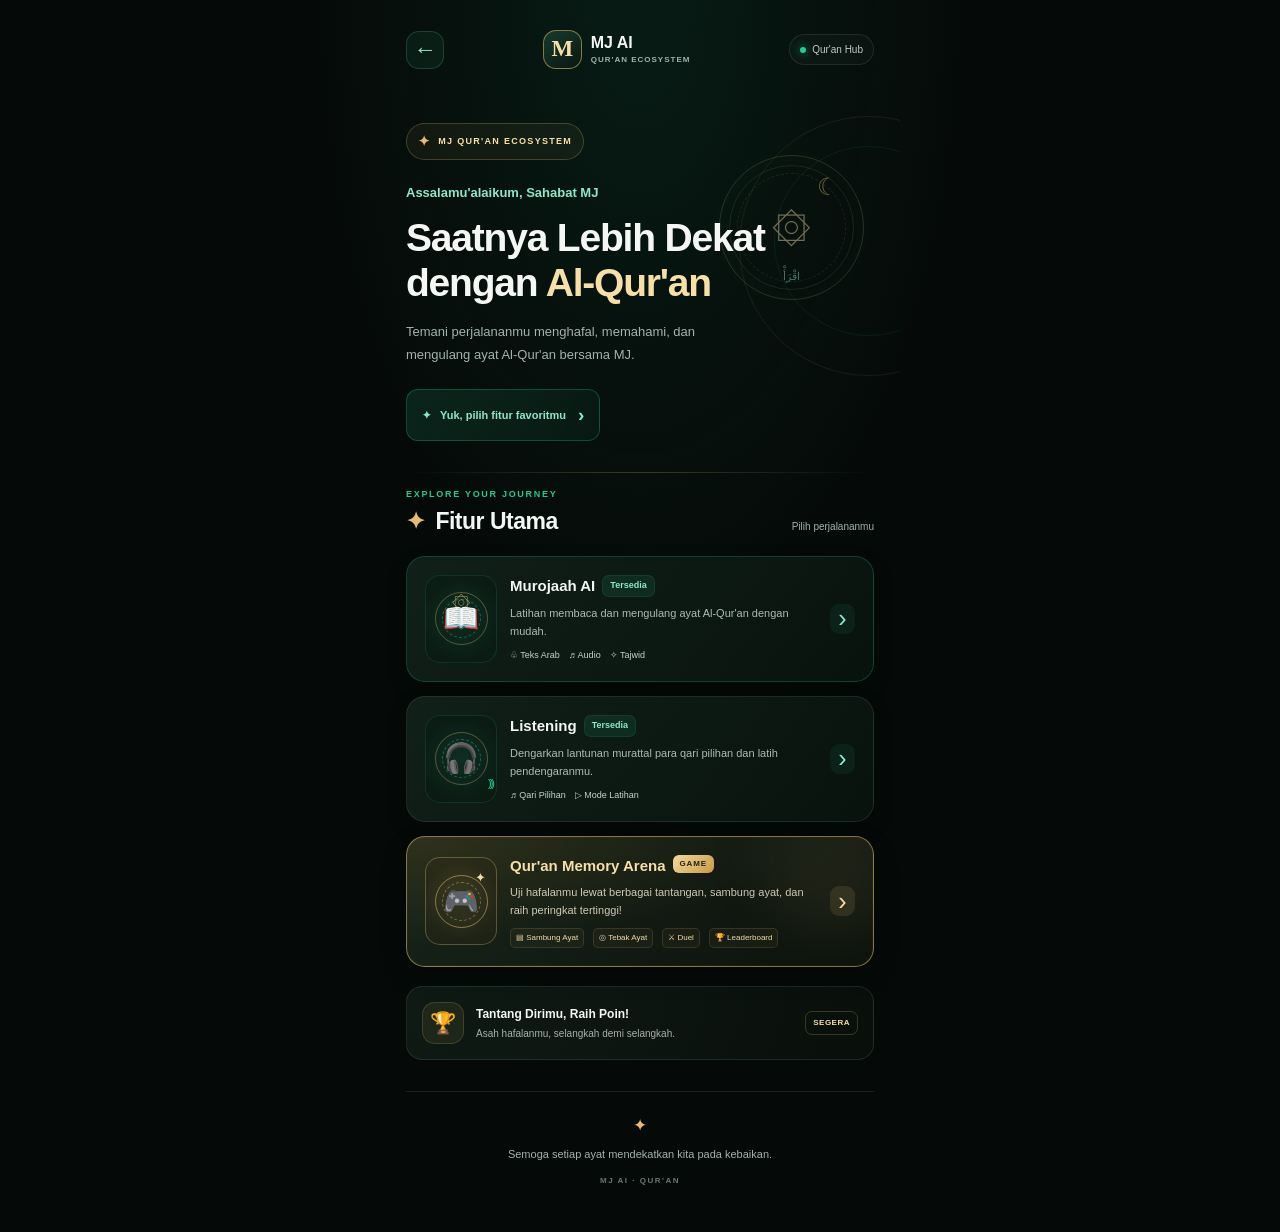
==== commit c8ba5564: "Update stylesheet version in index.html" ====
--- a/quran/index.html
+++ b/quran/index.html
@@ -6,7 +6,7 @@
   <meta name="theme-color" content="#050d0b">
   <meta name="description" content="Jelajahi Murojaah, Listening, dan Qur'an Memory Arena bersama MJ.">
   <title>MJ Qur'an — Qur'an Ecosystem</title>
-  <link rel="stylesheet" href="./style.css?v=11">
+  <link rel="stylesheet" href="./style.css?v=12">
 </head>
 <body>
   <main class="hub-wrapper">
--- a/quran/style.css
+++ b/quran/style.css
@@ -1,229 +1,909 @@
-/* ===== MJ QUR'AN: LAYOUT HOTFIX ===== */
-
-.hub-wrapper,
-.hub-wrapper * {
+/* =========================================
+   MJ AI — QUR'AN ECOSYSTEM
+   Premium Emerald & Gold Edition
+   ========================================= */
+
+:root {
+  color-scheme: dark;
+  --bg: #050908;
+  --surface: #0b1511;
+  --surface-light: #101e18;
+  --emerald: #25c995;
+  --emerald-light: #8de8c5;
+  --gold: #e5bd70;
+  --gold-light: #f7dfaa;
+  --text: #f4f7f4;
+  --muted: #a2b3aa;
+  --line: rgba(215, 232, 220, .10);
+}
+
+* {
+  margin: 0;
+  padding: 0;
   box-sizing: border-box;
-}
-
-.hub-wrapper a,
-.hub-wrapper a:visited {
-  text-decoration: none !important;
-}
-
-.hub-wrapper .brand,
-.hub-wrapper .brand:visited {
-  display: flex !important;
-  align-items: center !important;
-  gap: 9px !important;
-  color: #f6f8f7 !important;
-  text-decoration: none !important;
-}
-
-.hub-wrapper .brand-copy {
-  display: flex !important;
-  flex-direction: column !important;
-  gap: 2px !important;
-}
-
-.hub-wrapper .brand-copy strong {
-  color: #f6f8f7 !important;
-  font-size: 16px !important;
-  line-height: 1.2 !important;
-}
-
-.hub-wrapper .brand-copy small {
-  color: #a3b4b1 !important;
-  font-size: 8px !important;
-  line-height: 1.3 !important;
-}
-
-.hub-wrapper .header-pill {
-  flex-shrink: 0;
-  font-size: 10px !important;
-  line-height: 1.2 !important;
-}
-
-.hub-wrapper .hub-hero h1 {
-  font-size: clamp(27px, 5vw, 38px) !important;
-  line-height: 1.2 !important;
-}
-
-.hub-wrapper .hub-hero p {
-  line-height: 1.65 !important;
-}
-
-.hub-wrapper .hero-cta {
-  display: inline-flex !important;
-  width: fit-content !important;
-  font-size: 12px !important;
-  line-height: 1.3 !important;
-  text-decoration: none !important;
-}
-
-.hub-wrapper .section-heading {
-  align-items: flex-end !important;
-  justify-content: space-between !important;
-}
-
-.hub-wrapper .section-heading h2 {
-  font-size: 22px !important;
-  line-height: 1.3 !important;
-}
-
-.hub-wrapper .menu-card {
-  display: flex !important;
-  flex-direction: row !important;
-  align-items: center !important;
-  gap: 13px !important;
-  padding: 15px !important;
-  min-width: 0 !important;
-}
-
-.hub-wrapper .card-art {
-  display: flex !important;
-  flex: 0 0 72px !important;
-  width: 72px !important;
-  min-width: 72px !important;
-  height: 88px !important;
-  align-items: center !important;
-  justify-content: center !important;
-}
-
-.hub-wrapper .card-body {
-  flex: 1 1 0% !important;
-  min-width: 0 !important;
-}
-
-.hub-wrapper .card-title-row {
-  display: flex !important;
-  flex-direction: row !important;
-  align-items: center !important;
-  flex-wrap: wrap !important;
-  gap: 7px !important;
-  margin-bottom: 6px !important;
-}
-
-.hub-wrapper .card-body h3,
-.hub-wrapper .card-arena .card-body h3 {
-  margin: 0 !important;
-  color: #f6f8f7 !important;
-  font-size: 16px !important;
-  font-weight: 800 !important;
-  line-height: 1.35 !important;
-}
-
-.hub-wrapper .card-body p {
-  margin: 0 !important;
-  color: #afc1bc !important;
-  font-size: 12px !important;
-  line-height: 1.55 !important;
-}
-
-.hub-wrapper .status-pill {
-  display: inline-block !important;
-  flex: 0 0 auto !important;
-  padding: 4px 7px !important;
-  border-radius: 8px !important;
-  background: rgba(0, 220, 160, 0.13) !important;
-  color: #86edc2 !important;
-  font-size: 9px !important;
-  font-weight: 600 !important;
-  line-height: 1.2 !important;
-}
-
-.hub-wrapper .card-tags {
-  display: flex !important;
-  flex-direction: row !important;
-  flex-wrap: wrap !important;
-  gap: 5px !important;
-}
-
-.hub-wrapper .card-tags span {
-  display: inline-flex !important;
-  width: auto !important;
-  color: #cce9de !important;
-  font-size: 9px !important;
-  line-height: 1.3 !important;
-}
-
-.hub-wrapper .card-arrow {
-  flex: 0 0 30px !important;
-  width: 30px !important;
-  min-width: 30px !important;
-  height: 30px !important;
-  font-size: 24px !important;
-}
-
-.hub-wrapper .arena-title-row {
-  flex-direction: column !important;
-  align-items: flex-start !important;
-}
-
-.hub-wrapper .game-pill {
-  display: inline-block !important;
-  color: #211806 !important;
-  font-size: 9px !important;
-  line-height: 1.2 !important;
-}
-
-.hub-wrapper .card-arena .card-tags span {
-  color: #f6e3ac !important;
-}
-
-.hub-wrapper .leaderboard-teaser {
-  display: flex !important;
-  align-items: center !important;
+  -webkit-tap-highlight-color: transparent;
+}
+
+html {
+  min-height: 100%;
+  scroll-behavior: smooth;
+  background: var(--bg);
+}
+
+body {
+  min-height: 100vh;
+  overflow-x: hidden;
+  background:
+    radial-gradient(ellipse at 50% 0%,
+      rgba(20, 112, 76, .18), transparent 38%),
+    var(--bg);
+  color: var(--text);
+  font-family: -apple-system, BlinkMacSystemFont,
+    "Segoe UI", Roboto, Helvetica, Arial, sans-serif;
+  font-size: 14px;
+  line-height: 1.5;
+  -webkit-font-smoothing: antialiased;
+}
+
+a {
+  color: inherit;
+}
+
+.hub-wrapper {
+  position: relative;
+  isolation: isolate;
+  width: 100%;
+  max-width: 520px;
+  min-height: 100vh;
+  margin: 0 auto;
+  padding: 22px 20px 34px;
+  overflow: hidden;
+}
+
+/* HEADER */
+
+.hub-header {
+  position: relative;
+  z-index: 2;
+  display: flex;
+  align-items: center;
+  justify-content: space-between;
+  gap: 12px;
+  margin-bottom: 36px;
+}
+
+.btn-back {
+  display: flex;
+  flex: 0 0 38px;
+  width: 38px;
+  height: 38px;
+  align-items: center;
+  justify-content: center;
+  border: 1px solid rgba(125, 222, 178, .18);
+  border-radius: 13px;
+  background: rgba(20, 70, 49, .28);
+  color: var(--emerald-light);
+  text-decoration: none;
+  font-size: 23px;
+  transition: background .2s, transform .2s;
+}
+
+.btn-back:active {
+  transform: scale(.94);
+  background: rgba(37, 201, 149, .18);
+}
+
+.brand {
+  display: flex;
+  align-items: center;
+  gap: 9px;
+  min-width: 0;
+  text-decoration: none;
+}
+
+.brand-mark {
+  display: flex;
+  flex: 0 0 39px;
+  width: 39px;
+  height: 39px;
+  align-items: center;
+  justify-content: center;
+  border: 1px solid rgba(229, 189, 112, .55);
+  border-radius: 13px;
+  background: linear-gradient(145deg, #173a2b, #0a1711);
+  color: var(--gold-light);
+  font-family: Georgia, serif;
+  font-size: 23px;
+  font-weight: 700;
+}
+
+.brand-copy {
+  display: flex;
+  flex-direction: column;
+  gap: 1px;
+}
+
+.brand-copy strong {
+  color: var(--text);
+  font-size: 16px;
+  font-weight: 800;
+  line-height: 1.2;
+}
+
+.brand-copy small {
+  color: var(--muted);
+  font-size: 8px;
+  font-weight: 600;
+  letter-spacing: 1px;
+}
+
+.header-pill {
+  display: inline-flex;
+  flex: 0 0 auto;
+  align-items: center;
+  gap: 6px;
+  padding: 7px 10px;
+  border: 1px solid var(--line);
+  border-radius: 30px;
+  background: rgba(255, 255, 255, .025);
+  color: #bdcbc3;
+  font-size: 10px;
+  white-space: nowrap;
+}
+
+.online-dot {
+  width: 6px;
+  height: 6px;
+  border-radius: 50%;
+  background: var(--emerald);
+  box-shadow: 0 0 9px rgba(37, 201, 149, .65);
+}
+
+/* HERO */
+
+.hub-hero {
+  position: relative;
+  min-height: 330px;
+  padding: 12px 0 32px;
+}
+
+.hero-content {
+  position: relative;
+  z-index: 1;
+  max-width: 390px;
+}
+
+.badge-tag {
+  display: inline-flex;
+  align-items: center;
+  gap: 7px;
+  margin-bottom: 23px;
+  padding: 7px 11px;
+  border: 1px solid rgba(229, 189, 112, .24);
+  border-radius: 30px;
+  background: rgba(229, 189, 112, .055);
+  color: var(--gold-light);
+  font-size: 9px;
+  font-weight: 700;
+  letter-spacing: 1.3px;
+}
+
+.sparkle {
+  color: var(--gold);
+  font-size: 14px;
+}
+
+.hero-greeting {
+  margin-bottom: 12px;
+  color: var(--emerald-light);
+  font-size: 13px;
+  font-weight: 600;
+}
+
+.hub-hero h1 {
+  max-width: 390px;
+  margin-bottom: 15px;
+  color: var(--text);
+  font-size: clamp(30px, 7vw, 39px);
+  font-weight: 800;
+  letter-spacing: -1.2px;
+  line-height: 1.16;
+}
+
+.hub-hero h1 span {
+  color: var(--gold-light);
+}
+
+.hero-description {
+  max-width: 345px;
+  margin-bottom: 22px;
+  color: var(--muted);
+  font-size: 13px;
+  line-height: 1.8;
+}
+
+.hero-cta {
+  display: inline-flex;
+  align-items: center;
+  gap: 9px;
+  min-height: 42px;
+  padding: 11px 15px;
+  border: 1px solid rgba(37, 201, 149, .28);
+  border-radius: 12px;
+  background: linear-gradient(110deg,
+    rgba(23, 105, 73, .28), rgba(12, 43, 30, .35));
+  color: var(--emerald-light);
+  font-size: 11px;
+  font-weight: 700;
+  text-decoration: none;
+  transition: background .2s, transform .2s;
+}
+
+.hero-cta:active {
+  transform: scale(.97);
+}
+
+.cta-arrow {
+  margin-left: 3px;
+  font-size: 19px;
+}
+
+.hero-decoration {
+  position: absolute;
+  z-index: -1;
+  pointer-events: none;
+  border: 1px solid rgba(229, 189, 112, .09);
+  border-radius: 50%;
+}
+
+.decoration-one {
+  top: 5px;
+  right: -125px;
+  width: 260px;
+  height: 260px;
+}
+
+.decoration-two {
+  top: 35px;
+  right: -90px;
+  width: 190px;
+  height: 190px;
+  border-color: rgba(37, 201, 149, .09);
+}
+
+.hero-emblem {
+  position: absolute;
+  top: 44px;
+  right: 2px;
+  z-index: -1;
+  width: 118px;
+  height: 118px;
+  opacity: .45;
+  pointer-events: none;
+}
+
+.emblem-ring {
+  position: relative;
+  display: flex;
+  width: 100%;
+  height: 100%;
+  align-items: center;
+  justify-content: center;
+  border: 1px solid rgba(229, 189, 112, .4);
+  border-radius: 50%;
+  box-shadow:
+    inset 0 0 25px rgba(37, 201, 149, .07),
+    0 0 35px rgba(37, 201, 149, .04);
+}
+
+.emblem-ring::before,
+.emblem-ring::after {
+  position: absolute;
+  content: "";
+  border: 1px solid rgba(229, 189, 112, .25);
+  border-radius: 50%;
+}
+
+.emblem-ring::before {
+  inset: 9px;
+}
+
+.emblem-ring::after {
+  inset: 17px;
+  border-style: dashed;
+}
+
+.emblem-crescent {
+  position: absolute;
+  top: 13px;
+  right: 24px;
+  color: var(--gold);
+  font-size: 24px;
+}
+
+.emblem-book {
+  color: var(--gold-light);
+  font-family: Georgia, serif;
+  font-size: 40px;
+}
+
+.emblem-caption {
+  position: absolute;
+  bottom: 15px;
+  color: var(--emerald-light);
+  font-family: serif;
+  font-size: 11px;
+}
+
+.hero-bottom-glow {
+  position: absolute;
+  bottom: 0;
+  left: 0;
+  width: 100%;
+  height: 1px;
+  background: linear-gradient(90deg,
+    transparent, rgba(229, 189, 112, .24), transparent);
+}
+
+/* FEATURE SECTION */
+
+.features-section {
+  position: relative;
+  padding-top: 15px;
+}
+
+.section-heading {
+  display: flex;
+  align-items: flex-end;
+  justify-content: space-between;
+  gap: 10px;
+  margin-bottom: 19px;
+}
+
+.section-kicker {
+  display: block;
+  margin-bottom: 5px;
+  color: var(--emerald);
+  font-size: 9px;
+  font-weight: 800;
+  letter-spacing: 1.7px;
+}
+
+.section-heading h2 {
+  color: var(--text);
+  font-size: 23px;
+  font-weight: 800;
+  letter-spacing: -.5px;
+  line-height: 1.3;
+}
+
+.heading-star {
+  color: var(--gold);
+  margin-right: 5px;
+}
+
+.section-note {
+  padding-bottom: 3px;
+  color: var(--muted);
+  font-size: 10px;
+  text-align: right;
+}
+
+/* FEATURE CARDS */
+
+.hub-menu {
+  display: flex;
+  flex-direction: column;
+  gap: 12px;
+}
+
+.menu-card {
+  position: relative;
+  display: flex;
+  align-items: center;
+  gap: 13px;
+  min-width: 0;
+  padding: 15px;
+  overflow: hidden;
+  border: 1px solid var(--line);
+  border-radius: 19px;
+  background: linear-gradient(130deg,
+    rgba(17, 32, 25, .98), rgba(9, 19, 14, .98));
+  color: var(--text);
+  text-decoration: none;
+  box-shadow: 0 8px 22px rgba(0, 0, 0, .12);
+  transition: border-color .2s, transform .2s, background .2s;
+}
+
+.menu-card:active {
+  transform: scale(.985);
+  border-color: rgba(37, 201, 149, .55);
+}
+
+.card-murojaah {
+  border-color: rgba(37, 201, 149, .24);
+}
+
+.card-listening {
+  border-color: rgba(255, 255, 255, .09);
+}
+
+.card-art {
+  position: relative;
+  display: flex;
+  flex: 0 0 72px;
+  width: 72px;
+  height: 88px;
+  align-items: center;
+  justify-content: center;
+  overflow: hidden;
+  border: 1px solid rgba(37, 201, 149, .14);
+  border-radius: 15px;
+  background: radial-gradient(circle,
+    rgba(37, 201, 149, .14), rgba(10, 28, 20, .8) 72%);
+}
+
+.art-orbit {
+  position: absolute;
+  width: 53px;
+  height: 53px;
+  border: 1px solid rgba(229, 189, 112, .36);
+  border-radius: 50%;
+}
+
+.art-orbit::before {
+  position: absolute;
+  inset: 6px;
+  border: 1px dashed rgba(37, 201, 149, .45);
+  border-radius: 50%;
+  content: "";
+}
+
+.art-symbol {
+  position: absolute;
+  top: 13px;
+  color: var(--gold);
+  font-size: 19px;
+  opacity: .75;
+}
+
+.art-emoji {
+  position: relative;
+  z-index: 1;
+  font-size: 29px;
+  filter: drop-shadow(0 3px 8px rgba(0, 0, 0, .3));
+}
+
+.sound-wave {
+  position: absolute;
+  right: 3px;
+  bottom: 10px;
+  color: var(--emerald);
+  font-size: 11px;
+  letter-spacing: -2px;
+}
+
+.card-body {
+  flex: 1 1 0;
+  min-width: 0;
+}
+
+.card-title-row {
+  display: flex;
+  flex-wrap: wrap;
+  align-items: center;
+  gap: 7px;
+  margin-bottom: 7px;
+}
+
+.card-body h3 {
+  color: var(--text);
+  font-size: 15px;
+  font-weight: 800;
+  line-height: 1.4;
+  overflow-wrap: anywhere;
+}
+
+.status-pill {
+  display: inline-block;
+  flex: 0 0 auto;
+  padding: 4px 7px;
+  border: 1px solid rgba(37, 201, 149, .12);
+  border-radius: 7px;
+  background: rgba(37, 201, 149, .1);
+  color: var(--emerald-light);
+  font-size: 9px;
+  font-weight: 700;
+  line-height: 1.3;
+}
+
+.card-body p {
+  margin-bottom: 9px;
+  color: #adbbb3;
+  font-size: 11px;
+  line-height: 1.65;
+}
+
+.card-tags {
+  display: flex;
+  flex-wrap: wrap;
+  gap: 5px 9px;
+}
+
+.card-tags span {
+  color: #c0d6ca;
+  font-size: 9px;
+  line-height: 1.5;
+}
+
+.card-arrow {
+  display: flex;
+  flex: 0 0 25px;
+  width: 25px;
+  height: 30px;
+  align-items: center;
+  justify-content: center;
+  border-radius: 9px;
+  background: rgba(37, 201, 149, .07);
+  color: var(--emerald-light);
+  font-size: 25px;
+}
+
+/* QUR'AN MEMORY ARENA */
+
+.card-arena {
+  gap: 13px;
+  border-color: rgba(229, 189, 112, .55);
+  background:
+    radial-gradient(ellipse at 0% 0%,
+      rgba(153, 109, 35, .18), transparent 58%),
+    linear-gradient(135deg, #17251b, #101710 70%, #0c120d);
+  box-shadow:
+    0 8px 26px rgba(0, 0, 0, .2),
+    inset 0 0 0 1px rgba(229, 189, 112, .035);
+}
+
+.arena-glow {
+  position: absolute;
+  top: -45px;
+  right: -35px;
+  width: 145px;
+  height: 145px;
+  border-radius: 50%;
+  background: rgba(229, 189, 112, .07);
+  filter: blur(28px);
+  pointer-events: none;
+}
+
+.art-arena {
+  flex-basis: 72px;
+  border-color: rgba(229, 189, 112, .32);
+  background: radial-gradient(circle,
+    rgba(229, 189, 112, .17), rgba(48, 40, 21, .35) 70%);
+}
+
+.art-arena .art-orbit {
+  border-color: rgba(229, 189, 112, .55);
+}
+
+.art-arena .art-orbit::before {
+  border-color: rgba(229, 189, 112, .45);
+}
+
+.arena-star {
+  position: absolute;
+  top: 10px;
+  right: 10px;
+  color: var(--gold-light);
+  font-size: 13px;
+}
+
+.arena-title-row {
+  align-items: flex-start;
+}
+
+.card-arena .card-body h3 {
+  color: var(--gold-light);
+  font-size: 15px;
+}
+
+.game-pill {
+  display: inline-block;
+  flex: 0 0 auto;
+  padding: 4px 7px;
+  border-radius: 6px;
+  background: linear-gradient(135deg, #f3d99d, #c79a48);
+  color: #29200e;
+  font-size: 8px;
+  font-weight: 900;
+  letter-spacing: .8px;
+  line-height: 1.3;
+}
+
+.card-arena .card-body p {
+  color: #d0c9b4;
+}
+
+.card-arena .card-tags span {
+  padding: 3px 5px;
+  border: 1px solid rgba(229, 189, 112, .14);
+  border-radius: 5px;
+  background: rgba(229, 189, 112, .045);
+  color: #f0dba9;
+  font-size: 8px;
+}
+
+.arena-arrow {
+  background: rgba(229, 189, 112, .12);
+  color: var(--gold-light);
+}
+
+/* LEADERBOARD TEASER */
+
+.leaderboard-teaser {
+  display: flex;
+  align-items: center;
+  gap: 12px;
+  margin-top: 19px;
+  padding: 15px;
+  border: 1px solid var(--line);
+  border-radius: 16px;
+  background: linear-gradient(110deg,
+    rgba(17, 29, 22, .9), rgba(10, 17, 12, .9));
+}
+
+.trophy-icon {
+  display: flex;
+  flex: 0 0 42px;
+  width: 42px;
+  height: 42px;
+  align-items: center;
+  justify-content: center;
+  border: 1px solid rgba(229, 189, 112, .18);
+  border-radius: 13px;
+  background: rgba(229, 189, 112, .08);
+  font-size: 21px;
+}
+
+.teaser-copy {
+  flex: 1;
+  min-width: 0;
+}
+
+.teaser-copy h3 {
+  margin-bottom: 3px;
+  color: var(--text);
+  font-size: 12px;
+  font-weight: 800;
+}
+
+.teaser-copy p {
+  color: var(--muted);
+  font-size: 10px;
+  line-height: 1.5;
+}
+
+.coming-soon {
+  flex: 0 0 auto;
+  padding: 5px 7px;
+  border: 1px solid rgba(229, 189, 112, .22);
+  border-radius: 7px;
+  color: var(--gold-light);
+  font-size: 8px;
+  font-weight: 800;
+  letter-spacing: .5px;
+}
+
+/* FOOTER */
+
+.hub-footer {
+  display: flex;
+  flex-direction: column;
+  align-items: center;
+  gap: 7px;
+  margin-top: 31px;
+  padding-top: 21px;
+  border-top: 1px solid var(--line);
+  text-align: center;
+}
+
+.footer-star {
+  color: var(--gold);
+  font-size: 17px;
+}
+
+.hub-footer p {
+  max-width: 290px;
+  color: var(--muted);
+  font-size: 11px;
+  line-height: 1.7;
+}
+
+.footer-brand {
+  margin-top: 4px;
+  color: #65796d;
+  font-size: 8px;
+  font-weight: 800;
+  letter-spacing: 1.5px;
+}
+
+/* RESPONSIVE */
+
+@media (min-width: 600px) {
+  .hub-wrapper {
+    padding: 30px 26px 45px;
+  }
+
+  .hub-header {
+    margin-bottom: 42px;
+  }
+
+  .hub-hero {
+    min-height: 355px;
+  }
+
+  .hero-emblem {
+    right: 10px;
+    width: 145px;
+    height: 145px;
+  }
+
+  .hub-menu {
+    gap: 14px;
+  }
+
+  .menu-card {
+    padding: 18px;
+  }
 }
 
 @media (max-width: 390px) {
-  .hub-wrapper .menu-card {
-    gap: 10px !important;
-    padding: 12px !important;
-  }
-
-  .hub-wrapper .card-art {
-    flex-basis: 58px !important;
-    width: 58px !important;
-    min-width: 58px !important;
-    height: 74px !important;
-  }
-
-  .hub-wrapper .card-body h3,
-  .hub-wrapper .card-arena .card-body h3 {
-    font-size: 14px !important;
-  }
-
-  .hub-wrapper .card-body p {
-    font-size: 11px !important;
-  }
-
-  .hub-wrapper .card-arrow {
-    flex-basis: 25px !important;
-    width: 25px !important;
-    min-width: 25px !important;
-    height: 25px !important;
-  }
-}
-html,
-body {
-  background-color: #050908 !important;
-  color: #f6f8f7 !important;
-}
-
-.hub-wrapper {
-  background-color: #050908 !important;
-  color: #f6f8f7 !important;
-  min-height: 100vh;
-}
-
-.hub-wrapper .menu-card {
-  background-color: #0b1914 !important;
-}
-
-.hub-wrapper .card-body h3 {
-  color: #ffffff !important;
-}
-
-.hub-wrapper .card-body p {
-  color: #afc1bc !important;
-}
+  .hub-wrapper {
+    padding: 17px 14px 28px;
+  }
+
+  .hub-header {
+    gap: 8px;
+    margin-bottom: 29px;
+  }
+
+  .brand {
+    gap: 7px;
+  }
+
+  .brand-mark {
+    flex-basis: 34px;
+    width: 34px;
+    height: 34px;
+    font-size: 20px;
+  }
+
+  .brand-copy strong {
+    font-size: 14px;
+  }
+
+  .brand-copy small {
+    font-size: 7px;
+    letter-spacing: .7px;
+  }
+
+  .header-pill {
+    gap: 5px;
+    padding: 6px 8px;
+    font-size: 9px;
+  }
+
+  .hub-hero {
+    min-height: 325px;
+  }
+
+  .hub-hero h1 {
+    max-width: 310px;
+    font-size: 31px;
+  }
+
+  .hero-emblem {
+    top: 40px;
+    right: -24px;
+    width: 105px;
+    height: 105px;
+    opacity: .32;
+  }
+
+  .section-heading h2 {
+    font-size: 21px;
+  }
+
+  .section-note {
+    max-width: 100px;
+    font-size: 9px;
+  }
+
+  .menu-card {
+    gap: 10px;
+    padding: 12px;
+    border-radius: 16px;
+  }
+
+  .card-art {
+    flex-basis: 57px;
+    width: 57px;
+    height: 72px;
+    border-radius: 12px;
+  }
+
+  .art-orbit {
+    width: 43px;
+    height: 43px;
+  }
+
+  .art-emoji {
+    font-size: 24px;
+  }
+
+  .art-symbol {
+    top: 8px;
+    font-size: 15px;
+  }
+
+  .card-body h3,
+  .card-arena .card-body h3 {
+    font-size: 13px;
+  }
+
+  .card-body p {
+    font-size: 10px;
+  }
+
+  .status-pill {
+    padding: 3px 6px;
+    font-size: 8px;
+  }
+
+  .card-tags {
+    gap: 4px 7px;
+  }
+
+  .card-tags span {
+    font-size: 8px;
+  }
+
+  .card-arrow {
+    flex-basis: 19px;
+    width: 19px;
+    font-size: 22px;
+  }
+
+  .card-arena .card-tags span {
+    font-size: 7px;
+  }
+
+  .leaderboard-teaser {
+    gap: 9px;
+    padding: 12px;
+  }
+
+  .trophy-icon {
+    flex-basis: 35px;
+    width: 35px;
+    height: 35px;
+    font-size: 18px;
+  }
+
+  .teaser-copy h3 {
+    font-size: 11px;
+  }
+
+  .teaser-copy p {
+    font-size: 9px;
+  }
+}
+
+@media (prefers-reduced-motion: reduce) {
+  *,
+  *::before,
+  *::after {
+    scroll-behavior: auto !important;
+    transition-duration: .01ms !important;
+  }
+}
